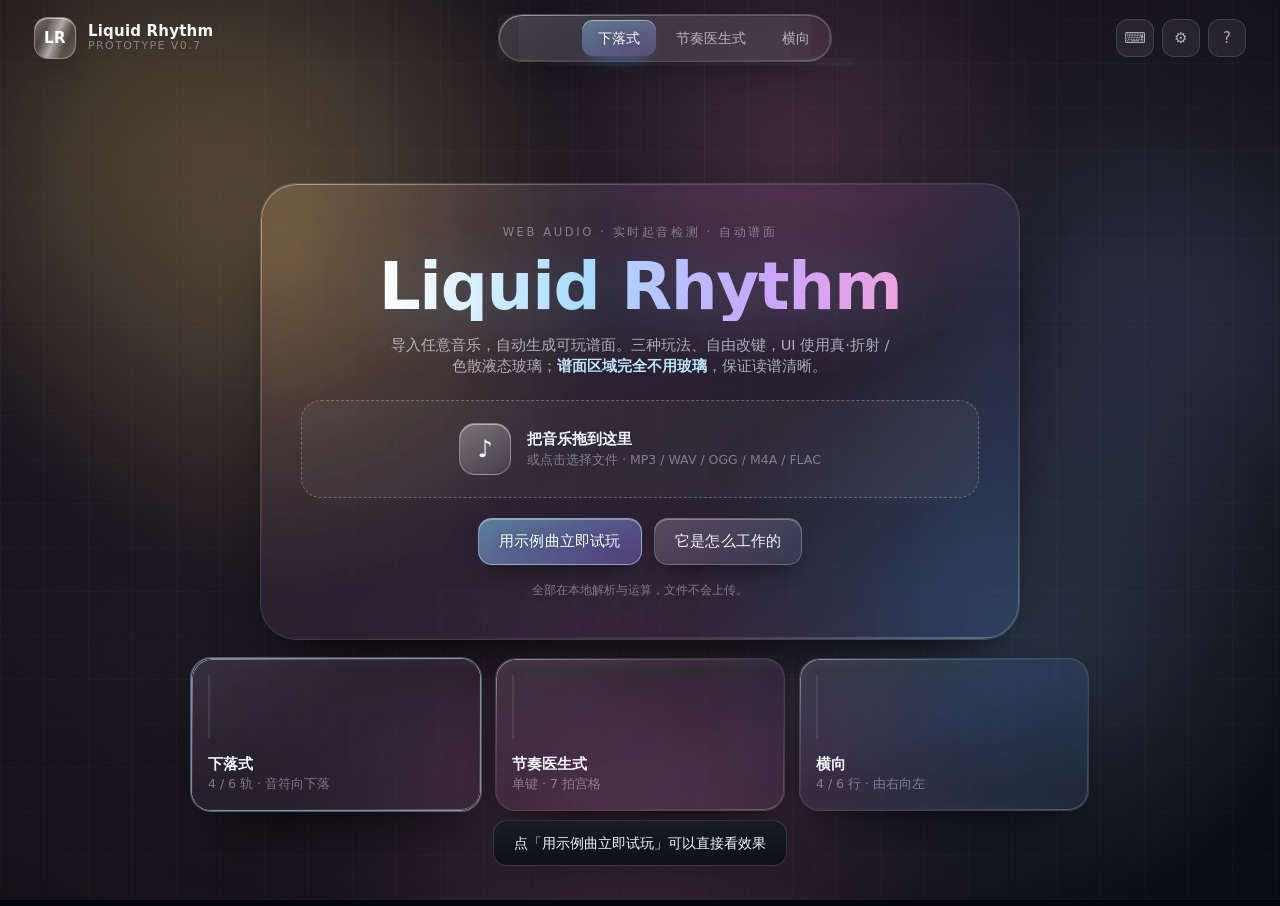
==== index.html @ 50ce9471 "feat: Liquid Rhythm —— 导入音乐自动生成谱面的网页音游" ====
<!DOCTYPE html>
<html lang="zh-CN">
<head>
<meta charset="utf-8" />
<meta name="viewport" content="width=device-width, initial-scale=1, viewport-fit=cover" />
<meta name="color-scheme" content="dark" />
<title>Liquid Rhythm · 液态玻璃音游原型</title>
<link rel="stylesheet" href="styles.css" />
</head>
<body class="q-high">

<!-- ===== 背景层（不吃性能：纯 transform 动画 + 静态噪点） ===== -->
<div class="bg bg--space" aria-hidden="true">
  <span class="bg__img"></span>
  <span class="bg__blob bg__blob--a"></span>
  <span class="bg__blob bg__blob--b"></span>
  <span class="bg__blob bg__blob--c"></span>
  <span class="bg__grid"></span>
  <span class="bg__grain"></span>
  <span class="bg__scrim"></span>
  <span class="bg__vig"></span>
</div>


<div class="app">
  <!-- ===== 顶栏 ===== -->
  <header class="topbar" data-nodrag>
    <div class="brand">
      <div class="brand__mark"><span>LR</span><i class="brand__sheen"></i></div>
      <div class="brand__text"><b>Liquid Rhythm</b><i>prototype v0.7</i></div>
    </div>

    <nav class="modes glass" data-nodrag id="modeNav" role="tablist" aria-label="玩法">
      <span class="modes__glider" id="modeGlider" aria-hidden="true"></span>
      <button class="chip" role="tab" data-mode="fall">下落式</button>
      <button class="chip" role="tab" data-mode="rd">节奏医生式</button>
      <button class="chip" role="tab" data-mode="side">横向</button>
    </nav>

    <div class="topbar__right">
      <button class="iconbtn" id="btnKeys" title="键位设置" aria-label="键位设置">⌨</button>
      <button class="iconbtn" id="btnSettings" title="设置" aria-label="设置">⚙</button>
      <button class="iconbtn" id="btnHelp" title="帮助" aria-label="帮助">?</button>
    </div>
  </header>

  <main class="stage">

    <!-- ===== 主菜单 ===== -->
    <section class="screen screen--menu is-active" id="screen-menu">
      <div class="hero glass" id="hero">
        <span class="glass__sheen" id="heroSheen" aria-hidden="true"></span>
        <p class="eyebrow">WEB AUDIO · 实时起音检测 · 自动谱面</p>
        <h1 class="hero__title">Liquid <em>Rhythm</em></h1>
        <p class="hero__sub">导入任意音乐，自动生成可玩谱面。三种玩法、自由改键，UI 使用真·折射 / 色散液态玻璃；<b>谱面区域完全不用玻璃</b>，保证读谱清晰。</p>

        <div class="drop" id="drop" tabindex="0" role="button" aria-label="导入音乐文件">
          <div class="drop__ico">♪</div>
          <div class="drop__txt"><b>把音乐拖到这里</b><span>或点击选择文件 · MP3 / WAV / OGG / M4A / FLAC</span></div>
          <input type="file" id="fileInput" accept="audio/*,.mp3,.wav,.ogg,.m4a,.flac" hidden />
        </div>

        <div class="hero__row">
          <button class="btn btn--primary" id="btnSample">用示例曲立即试玩</button>
          <button class="btn" id="btnHelp2">它是怎么工作的</button>
        </div>
        <p class="hint">全部在本地解析与运算，文件不会上传。</p>
      </div>

      <div class="modecards">
        <button class="mcard glass" data-mode="fall">
          <span class="mcard__prev prev-fall"><i></i><i></i><i></i><i></i></span>
          <span class="mcard__meta"><b>下落式</b><span>4 / 6 轨 · 音符向下落</span></span>
        </button>
        <button class="mcard glass" data-mode="rd">
          <span class="mcard__prev prev-rd"><i></i><i></i><i></i><i></i><i></i><i></i><i></i></span>
          <span class="mcard__meta"><b>节奏医生式</b><span>单键 · 7 拍宫格</span></span>
        </button>
        <button class="mcard glass" data-mode="side">
          <span class="mcard__prev prev-side"><i></i><i></i><i></i><i></i></span>
          <span class="mcard__meta"><b>横向</b><span>4 / 6 行 · 由右向左</span></span>
        </button>
      </div>
    </section>

    <!-- ===== 谱面设置 ===== -->
    <section class="screen screen--setup" id="screen-setup">
      <div class="panel glass">
        <div class="panel__head">
          <div>
            <h2>谱面预览</h2>
            <p class="panel__sub" id="songMeta">—</p>
          </div>
          <div class="pills">
            <span class="pill" id="pillBpm">BPM —</span>
            <span class="pill" id="pillNotes">音符 —</span>
            <span class="pill" id="pillMode">—</span>
          </div>
        </div>

        <div class="wavewrap">
          <canvas id="wave" aria-label="波形与谱面预览"></canvas>
        </div>

        <div class="opts">
          <div class="opt">
            <label>难度</label>
            <div class="chips" id="optDiff">
              <button class="chip" data-v="easy">简单</button>
              <button class="chip" data-v="normal">普通</button>
              <button class="chip" data-v="hard">困难</button>
              <button class="chip" data-v="expert">专家</button>
            </div>
          </div>

          <div class="opt">
            <label>轨道数</label>
            <div class="chips" id="optLanes">
              <button class="chip" data-v="4">4 轨</button>
              <button class="chip" data-v="6">6 轨</button>
            </div>
          </div>

          <div class="opt opt--range">
            <label>音符密度 <b id="lblDensity">50%</b></label>
            <input type="range" id="optDensity" min="0" max="100" step="1" value="50" />
          </div>

          <div class="opt opt--range">
            <label>下落速度 <b id="lblSpeed">1.00×</b></label>
            <input type="range" id="optSpeed" min="60" max="200" step="5" value="100" />
          </div>

          <div class="opt opt--range">
            <label>判定偏移 <b id="lblOffset">0 ms</b></label>
            <input type="range" id="optOffset" min="-200" max="200" step="5" value="0" />
          </div>

          <div class="opt opt--switch">
            <label>长按音符</label>
            <button class="switch" id="optHolds" role="switch" aria-checked="true"><i></i></button>
          </div>
          <div class="opt opt--switch">
            <label>对齐节拍网格</label>
            <button class="switch" id="optSnap" role="switch" aria-checked="true"><i></i></button>
          </div>
        </div>

        <div class="panel__foot">
          <button class="btn" id="btnBackMenu">返回</button>
          <button class="btn" id="btnPreview">试听 12 秒</button>
          <button class="btn" id="btnEdit">编辑谱面</button>
          <button class="btn" id="btnAuto">自动演示</button>
          <button class="btn btn--primary btn--lg" id="btnStart">开始游戏</button>
        </div>
      </div>
    </section>

    <!-- ===== 谱面编辑器 ===== -->
    <section class="screen screen--editor" id="screen-editor">
      <div class="edwrap">
        <div class="edbar">
          <div class="edbar__left">
            <button class="iconbtn glass-hud" id="edBack" aria-label="返回">‹</button>
            <div class="edtitle">
              <b id="edTitle">—</b>
              <i id="edDirty"></i>
            </div>
          </div>

          <div class="edbar__tools">
            <button class="chip" id="edPlay">播放</button>
            <div class="chips" id="edSnap" aria-label="吸附精度">
              <button class="chip" data-v="1">1/1</button>
              <button class="chip" data-v="2">1/2</button>
              <button class="chip" data-v="4">1/4</button>
              <button class="chip" data-v="8">1/8</button>
            </div>
            <button class="chip" id="edZoomOut" aria-label="缩小">−</button>
            <button class="chip" id="edZoomIn" aria-label="放大">+</button>
            <button class="chip" id="edUndo">撤销</button>
            <button class="chip" id="edRedo">重做</button>
            <button class="chip" id="edClear">清空</button>
          </div>

          <div class="edbar__right">
            <span class="edstat" id="edCount">—</span>
            <span class="edstat" id="edTime">0:00 / 0:00</span>
            <button class="btn btn--sm" id="edImport">导入谱面</button>
            <button class="btn btn--sm" id="edExport">导出谱面</button>
            <button class="btn btn--sm btn--primary" id="edSave">保存并返回</button>
          </div>
          <input type="file" id="edFile" accept=".json,application/json" hidden />
        </div>

        <div class="edstage"><canvas id="edCanvas" aria-label="谱面时间轴"></canvas></div>

        <p class="edhint">
          <b>左键空白</b> 加音符 · <b>拖动</b> 移动 · <b>右键 / Alt+左键</b> 删除 ·
          <b>双击</b> 切换长按 · <b>拖长按右端</b> 改时长 · <b>标尺上拖动</b> 定位 ·
          <b>空格</b> 播放 · <b>滚轮</b> 横向滚动 · <b>Ctrl+滚轮</b> 缩放 · <b>Ctrl+Z / Ctrl+Shift+Z</b> 撤销重做
        </p>
      </div>
    </section>

    <!-- ===== 游戏 ===== -->
    <section class="screen screen--game" id="screen-game">
      <canvas id="field" aria-label="游戏区域"></canvas>

      <div class="gamehud">
        <button class="iconbtn glass-hud" id="btnPause" aria-label="暂停">❚❚</button>
        <div class="gamehud__title glass-hud" id="gameTitle">—</div>
        <div class="gamehud__keys glass-hud" id="gameKeys">—</div>
      </div>

      <div class="pauseov is-hidden" id="pauseOv">
        <div class="pausecard glass-lite">
          <h3>已暂停</h3>
          <p id="pauseHint">Esc 继续 · 判定偏移可在设置里微调</p>
          <div class="pausecard__row">
            <button class="btn btn--primary" id="btnResume">继续</button>
            <button class="btn" id="btnRestart">重开</button>
            <button class="btn btn--danger" id="btnQuit">退出</button>
          </div>
        </div>
      </div>
    </section>

    <!-- ===== 结算 ===== -->
    <section class="screen screen--result" id="screen-result">
      <div class="panel panel--result glass">
        <div class="res__top">
          <div class="res__grade" id="resGrade">S</div>
          <div class="res__sum">
            <h2 id="resTitle">演奏结束</h2>
            <p id="resSub">—</p>
          </div>
        </div>

        <div class="res__stats">
          <div class="stat"><span>得分</span><b id="resScore">0</b></div>
          <div class="stat"><span>准确率</span><b id="resAcc">0%</b></div>
          <div class="stat"><span>最大连击</span><b id="resCombo">0</b></div>
          <div class="stat"><span>音符数</span><b id="resTotal">0</b></div>
        </div>

        <div class="res__bars" id="resBars"></div>

        <div class="panel__foot">
          <button class="btn" id="btnResBack">返回菜单</button>
          <button class="btn" id="btnExport">导出谱面 JSON</button>
          <button class="btn" id="btnRetry" >再来一次</button>
          <button class="btn btn--primary" id="btnResSetup">调整谱面</button>
        </div>
      </div>
    </section>
  </main>
</div>

<!-- ===== 键位面板 ===== -->
<div class="sheetwrap is-hidden" id="sheetKeys" role="dialog" aria-modal="true" aria-label="键位设置">
  <div class="sheetback"></div>
  <div class="sheet glass">
    <div class="sheet__head">
      <h3>键位设置</h3>
      <button class="iconbtn" data-close="sheetKeys" aria-label="关闭">✕</button>
    </div>
    <p class="sheet__tip">点击任意按键格，然后按下你想绑定的键。支持识别所有物理键位。</p>
    <div class="sheet__body" id="keybindBody"></div>
    <div class="sheet__foot">
      <button class="btn" id="btnKeyReset">恢复默认</button>
      <button class="btn btn--primary" data-close="sheetKeys">完成</button>
    </div>
  </div>
</div>

<!-- ===== 设置面板 ===== -->
<div class="sheetwrap is-hidden" id="sheetSettings" role="dialog" aria-modal="true" aria-label="设置">
  <div class="sheetback"></div>
  <div class="sheet glass">
    <div class="sheet__head">
      <h3>设置</h3>
      <button class="iconbtn" data-close="sheetSettings" aria-label="关闭">✕</button>
    </div>
    <div class="sheet__body">
      <div class="group">
        <h4>背景</h4>
        <div class="opt opt--stack">
          <label>预设<small>背景细节越多，玻璃边缘的折射越明显</small></label>
          <div class="chips" id="setBgPreset"></div>
        </div>
        <div class="opt opt--stack">
          <label>导入自己的图片<small>压到 1600px 后存在本地，不会上传</small></label>
          <div class="chips">
            <button class="chip" id="btnBgImport">选择图片…</button>
            <button class="chip" id="btnBgClear">清除图片</button>
          </div>
          <input type="file" id="bgFile" accept="image/*" hidden />
        </div>
        <div class="opt opt--stack">
          <label>图片地址 / 壁纸 API<small>支持 {w} {h} {r} 占位符，例如 https://picsum.photos/{w}/{h}?r={r}</small></label>
          <div class="chips">
            <input type="text" id="bgUrlInput" class="textin" placeholder="https://..." />
            <button class="chip" id="btnBgUrl">应用</button>
            <button class="chip" id="btnBgShuffle">换一张</button>
          </div>
        </div>
        <div class="opt opt--range">
          <label>背景暗度 <b id="lblBgDim">20%</b><small>背景太亮时调高，保证文字可读</small></label>
          <input type="range" id="setBgDim" min="0" max="85" step="1" value="20" />
        </div>
        <div class="opt opt--range">
          <label>背景模糊 <b id="lblBgBlur">0 px</b></label>
          <input type="range" id="setBgBlur" min="0" max="30" step="1" value="0" />
        </div>
      </div>

      <div class="group">
        <h4>画面与性能</h4>
        <div class="opt opt--stack">
          <label>玻璃质量<small>低档关闭全部模糊与折射（最省电），中档保留透镜但去掉色散</small></label>
          <div class="chips" id="setQuality">
            <button class="chip" data-v="high">高</button>
            <button class="chip" data-v="mid">中</button>
            <button class="chip" data-v="low">低</button>
          </div>
        </div>
        <div class="opt opt--stack">
          <label>折射 / 色散<small>关闭后玻璃只剩高斯模糊</small></label>
          <button class="switch" id="setRefract" role="switch" aria-checked="true"><i></i></button>
        </div>
        <div class="opt opt--range">
          <label>透镜斜面宽度 <b id="lblBevel">30 px</b><small>厚玻璃的边缘折射带有宽</small></label>
          <input type="range" id="setBevel" min="8" max="70" step="1" value="30" />
        </div>
        <div class="opt opt--range">
          <label>折射位移强度 <b id="lblScale2">56 px</b><small>边缘把背景「吸进来」的幅度</small></label>
          <input type="range" id="setScale2" min="8" max="130" step="1" value="56" />
        </div>
        <div class="opt opt--range">
          <label>色散强度 <b id="lblDisp">55%</b><small>边缘的彩色分光</small></label>
          <input type="range" id="setDisp" min="0" max="100" step="1" value="55" />
        </div>
        <div class="opt opt--range">
          <label>玻璃模糊 <b id="lblLensBlur">3 px</b></label>
          <input type="range" id="setLensBlur" min="0" max="18" step="0.5" value="2" />
        </div>
        <div class="opt opt--range">
          <label>玻璃染色 <b id="lblTint">5%</b><small>白色蒙版强度</small></label>
          <input type="range" id="setTint" min="0" max="25" step="1" value="5" />
        </div>
        <div class="opt opt--stack">
          <label>背景动态<small>缓慢漂浮的色彩团</small></label>
          <button class="switch" id="setBgAnim" role="switch" aria-checked="true"><i></i></button>
        </div>
        <div class="opt opt--stack">
          <label>显示帧率</label>
          <button class="switch" id="setFps" role="switch" aria-checked="false"><i></i></button>
        </div>
      </div>

      <div class="group">
        <h4>游戏内表现</h4>
        <div class="opt opt--stack">
          <label>游戏里显示壁纸<small>关掉就是原来的近纯色背景</small></label>
          <button class="switch" id="setPlayBg" role="switch" aria-checked="true"><i></i></button>
        </div>
        <div class="opt opt--range">
          <label>谱面区压暗 <b id="lblPlayDim">52%</b><small>壁纸太花就调高，保证读谱</small></label>
          <input type="range" id="setPlayDim" min="0" max="92" step="2" value="52" />
        </div>
        <div class="opt opt--stack">
          <label>默认自动演奏<small>开着的话点「开始游戏」也是自动演示</small></label>
          <button class="switch" id="setAuto" role="switch" aria-checked="false"><i></i></button>
        </div>
        <div class="opt opt--stack">
          <label>判定线特效<small>判定线会随小节倾斜、移动（Phigros 的谱面特效）</small></label>
          <button class="switch" id="setFxLine" role="switch" aria-checked="true"><i></i></button>
        </div>
        <div class="opt opt--range">
          <label>特效幅度 <b id="lblFxPower">100%</b></label>
          <input type="range" id="setFxPower" min="0" max="200" step="10" value="100" />
        </div>
      </div>

      <div class="group">
        <h4>打击音效</h4>
        <div class="opt opt--stack">
          <label>开启打击音<small>每次命中播放一声音游 click，音量独立于音乐</small></label>
          <button class="switch" id="setSfx" role="switch" aria-checked="true"><i></i></button>
        </div>
        <div class="opt opt--range">
          <label>音效音量 <b id="lblSfxVol">60%</b></label>
          <input type="range" id="setSfxVol" min="0" max="100" step="1" value="60" />
        </div>
        <div class="opt opt--stack">
          <label>音色</label>
          <div class="chips" id="setSfxTone">
            <button class="chip" data-v="crisp">干脆</button>
            <button class="chip" data-v="bright">明亮</button>
          </div>
        </div>
      </div>

      <div class="group">
        <h4>音频与判定</h4>
        <div class="opt opt--range">
          <label>音量 <b id="lblVol">85%</b></label>
          <input type="range" id="setVol" min="0" max="100" step="1" value="85" />
        </div>
        <div class="opt opt--range">
          <label>判定偏移 <b id="lblOffset2">0 ms</b><small>感觉音乐比音符早 → 往正数调</small></label>
          <input type="range" id="setOffset" min="-200" max="200" step="5" value="0" />
        </div>
      </div>

      <div class="group">
        <h4>数据与布局</h4>
        <div class="opt opt--stack">
          <label>允许拖动 UI<small>抓着卡片的空白处就能拖走，位置会记住</small></label>
          <button class="switch" id="setDrag" role="switch" aria-checked="true"><i></i></button>
        </div>
        <div class="opt">
          <label>把所有卡片放回原位</label>
          <button class="btn btn--sm" id="btnResetLayout">重置布局</button>
        </div>
        <div class="opt">
          <label>配置备份<small>导出 / 导入你的全部设置与键位</small></label>
          <div class="chips">
            <button class="chip" id="btnExportCfg">导出配置</button>
            <button class="chip" id="btnImportCfg">导入配置</button>
          </div>
          <input type="file" id="cfgFile" accept=".json,application/json" hidden />
        </div>
        <div class="opt">
          <label>恢复全部默认设置</label>
          <button class="btn btn--danger btn--sm" id="btnFactory">重置</button>
        </div>
      </div>
    </div>
    <div class="sheet__foot">
      <button class="btn btn--primary" data-close="sheetSettings">完成</button>
    </div>
  </div>
</div>

<!-- ===== 帮助 ===== -->
<div class="sheetwrap is-hidden" id="sheetHelp" role="dialog" aria-modal="true" aria-label="帮助">
  <div class="sheetback"></div>
  <div class="sheet glass">
    <div class="sheet__head">
      <h3>玩法与实现</h3>
      <button class="iconbtn" data-close="sheetHelp" aria-label="关闭">✕</button>
    </div>
    <div class="sheet__body">
      <div class="group">
        <h4>自动谱面是怎么来的</h4>
        <ol class="steps">
          <li><b>解码</b>：Web Audio 解码音频到 PCM。</li>
          <li><b>频谱通量</b>：1024 点 FFT × 512 跳距，对每个频点做对数压缩后取正向差分，得到起音强度包络。</li>
          <li><b>自适应阈值</b>：滑动窗口均值 + 1.6σ，峰值拾取 + 85ms 非极大值抑制。</li>
          <li><b>BPM / 相位</b>：包络自相关估计周期，再扫描相位让脉冲梳对齐起音。</li>
          <li><b>分轨</b>：六频段能量重心映射到轨道，密集段落自动生成楼梯式走向。</li>
          <li><b>长按</b>：若起音后持续能量仍高于阈值，生成长按音符。</li>
        </ol>
      </div>
      <div class="group">
        <h4>三种玩法</h4>
        <ul class="steps">
          <li><b>下落式</b>：音符自上而下，判定线在下方。</li>
          <li><b>节奏医生式</b>：单键，按 7 拍宫格由右向左推进，第 7 拍格会高亮。</li>
          <li><b>横向</b>：音符由右向左，判定线在左侧。</li>
        </ul>
      </div>
      <div class="group">
        <h4>判定</h4>
        <p class="sheet__p">Perfect ±42ms · Great ±85ms · Good ±125ms · Miss 超过 ±190ms。判定线位置以听感为准（已补偿音频输出延迟）。</p>
      </div>
      <div class="group">
        <h4>快捷键</h4>
        <p class="sheet__p">Esc 暂停/继续 · 空格在「节奏医生式」下为主键 · 键位可自行修改。</p>
      </div>
    </div>
    <div class="sheet__foot">
      <button class="btn btn--primary" data-close="sheetHelp">知道了</button>
    </div>
  </div>
</div>

<!-- ===== 忙碌 / 提示 ===== -->
<!-- ===== 谱面来源选择（每次导入音频后问一次）===== -->
<div class="sheetwrap is-hidden" id="sheetChart" role="dialog" aria-modal="true" aria-label="选择谱面来源">
  <div class="sheetback" id="chartBack"></div>
  <div class="sheet glass">
    <div class="sheet__head">
      <h3>这份谱面怎么来？</h3>
    </div>
    <p class="sheet__tip" id="chartTip">音频分析完成。</p>
    <div class="sheet__body">
      <div class="pickrow">
        <button class="pick" id="pickAuto">
          <b>自动生成谱面</b>
          <small>按鼓点与人声铺音符，生成后仍可进编辑器修改</small>
        </button>
        <button class="pick" id="pickBlank">
          <b>从空白谱面开始</b>
          <small>只给节拍网格，音符全部自己放 · 选它直接进编辑器</small>
        </button>
      </div>
    </div>
  </div>
</div>
<div class="busy is-hidden" id="busy">
  <div class="busy__card glass-lite">
    <div class="spin"></div>
    <b id="busyText">正在分析音频…</b>
    <div class="bar"><i id="busyBar"></i></div>
    <small id="busySub">FFT 频谱通量分析</small>
  </div>
</div>
<div class="toast" id="toast" role="status" aria-live="polite"></div>
<div class="fps" id="fps" hidden>-- FPS</div>

<script src="js/core.js"></script>
<script src="js/sfx.js"></script>
<script src="js/glass.js"></script>
<script src="js/backdrop.js"></script>
<script src="js/drag.js"></script>
<script src="js/game.js"></script>
<script src="js/editor.js"></script>
<script src="js/ui.js"></script>
</body>
</html>
---- styles.css ----
/* ============================================================
   Liquid Rhythm · 样式表
   设计要点：
   1. UI = Apple 液态玻璃（模糊 + 饱和度 + 高光 + 边缘折射色散）
   2. 谱面区域 = 纯色高对比，绝不使用玻璃，保证读谱
   3. 动效全部使用非线性缓动（弹簧 / expo / back），并只动 transform / opacity
   4. 性能：限制 backdrop-filter 元素数量，游戏内自动降级为 glass-lite
   ============================================================ */

:root{
  --bg-0:#04050a;
  --bg-1:#0a0d18;

  --txt:#f2f5fb;
  --txt-2:rgba(238,243,255,.66);
  --txt-3:rgba(238,243,255,.42);

  --accent:#6fd4ff;
  --accent-2:#b78bff;
  --accent-3:#ff7ac0;
  --danger:#ff6b6b;
  --ok:#5ee6a8;

  --glass-fill:linear-gradient(140deg,rgba(255,255,255,.20),rgba(255,255,255,.055) 42%,rgba(255,255,255,.13));
  --glass-brd:rgba(255,255,255,.26);
  --glass-blur:blur(24px) saturate(180%) brightness(1.07);
  --glass-shadow:
    0 30px 70px -28px rgba(0,0,0,.85),
    0 6px 18px -10px rgba(0,0,0,.6),
    inset 0 1px 0 rgba(255,255,255,.30),
    inset 0 -1px 0 rgba(255,255,255,.06);

  --r-xs:10px;
  --r-sm:14px;
  --r:20px;
  --r-lg:28px;
  --r-xl:36px;

  /* 非线性缓动 */
  --e-spring:cubic-bezier(.22,1.42,.36,1);
  --e-back:cubic-bezier(.34,1.56,.64,1);
  --e-expo:cubic-bezier(.16,1,.3,1);
  --e-quint:cubic-bezier(.83,0,.17,1);
  --e-soft:cubic-bezier(.32,.72,0,1);

  --t-1:.16s;
  --t-2:.34s;
  --t-3:.6s;
  --t-4:.95s;
}

*{box-sizing:border-box}
html,body{height:100%}
body{
  margin:0;
  background:var(--bg-0);
  color:var(--txt);
  font:400 15px/1.5 -apple-system,BlinkMacSystemFont,"SF Pro SC","PingFang SC","HarmonyOS Sans SC","Microsoft YaHei UI","Segoe UI",system-ui,sans-serif;
  overflow:hidden;
  -webkit-font-smoothing:antialiased;
  text-rendering:optimizeLegibility;
}
button,input{font:inherit;color:inherit}
h1,h2,h3,h4,p,ol,ul{margin:0}
button{border:0;background:none;cursor:pointer}
::selection{background:rgba(111,212,255,.35)}

/* 内联 SVG 滤镜定义容器：必须零尺寸，否则会撑破布局。
   不要用 display:none / visibility:hidden —— 部分浏览器会因此无法解析 filter:url(#..) */
.svgdefs{position:absolute;width:0;height:0;overflow:hidden;pointer-events:none}

/* ============ 背景 ============ */
.bg{position:fixed;inset:0;z-index:0;overflow:hidden;
  --blob-a:#2b6bff;--blob-b:#a24bff;--blob-c:#0f8fa8;
  background:
    radial-gradient(120% 90% at 12% -10%,#131a35 0%,transparent 60%),
    radial-gradient(100% 80% at 100% 0%,#1a1030 0%,transparent 55%),
    linear-gradient(180deg,#070912 0%,#04050a 60%,#03040a 100%);}
/* 预设：颜色 + 底色。studio 特意做了大量细节，用来看折射 */
.bg--aurora{--blob-a:#12d6a0;--blob-b:#2f8cff;--blob-c:#7cffcb;background:
  radial-gradient(120% 90% at 10% -12%,#06302c 0%,transparent 58%),
  radial-gradient(90% 80% at 100% 0%,#0a2a4d 0%,transparent 55%),
  linear-gradient(180deg,#04121a,#020a10 60%,#01060a)}
.bg--sunset{--blob-a:#ff8a3d;--blob-b:#ff3d8a;--blob-c:#7b3dff;background:
  radial-gradient(120% 90% at 15% -10%,#3a1420 0%,transparent 58%),
  radial-gradient(90% 80% at 100% 10%,#3b1030 0%,transparent 55%),
  linear-gradient(180deg,#1a0a12,#150710 60%,#0a0409)}
.bg--neon{--blob-a:#ff2fd0;--blob-b:#00e5ff;--blob-c:#7c3dff;background:
  radial-gradient(120% 90% at 10% -10%,#2a0640 0%,transparent 58%),
  radial-gradient(90% 80% at 100% 0%,#052a3a 0%,transparent 55%),
  linear-gradient(180deg,#0b0320,#08021a 60%,#04010f)}
.bg--graphite{--blob-a:#5b6472;--blob-b:#8a93a3;--blob-c:#3d4552;background:
  radial-gradient(120% 90% at 12% -10%,#20242b 0%,transparent 60%),
  linear-gradient(180deg,#1a1d23,#12151a 60%,#0a0c10)}
.bg--studio{--blob-a:#ffd28a;--blob-b:#8ab4ff;--blob-c:#ff9ad2;background:
  repeating-linear-gradient(90deg,rgba(255,255,255,.055) 0 1px,transparent 1px 44px),
  repeating-linear-gradient(0deg,rgba(255,255,255,.045) 0 1px,transparent 1px 44px),
  radial-gradient(42% 62% at 22% 28%,rgba(255,214,150,.50),transparent 62%),
  radial-gradient(38% 52% at 78% 70%,rgba(140,190,255,.45),transparent 64%),
  radial-gradient(30% 40% at 62% 16%,rgba(255,150,210,.35),transparent 66%),
  linear-gradient(135deg,#2a2536,#3a2f42 45%,#1b2230)}
/* 只通过 ?bg=test 进入：高对比条纹背景，用来确认折射到底有没有生效 */
.bg--test{--blob-a:#12d6a0;--blob-b:#2f8cff;--blob-c:#ff2fd0;background:
  repeating-linear-gradient(58deg,rgba(255,255,255,.5) 0 9px,transparent 9px 30px),
  repeating-linear-gradient(-58deg,rgba(0,0,0,.42) 0 7px,transparent 7px 26px),
  linear-gradient(150deg,#12203f,#3a1230 55%,#06131a)}
.bg--test .bg__grid{opacity:.7}
.bg--test .bg__vig{display:none}
.bg--test .bg__scrim{background:rgba(0,0,0,.05)!important}

.bg__img{position:absolute;inset:0;background-size:cover;background-position:center;
  background-repeat:no-repeat;will-change:filter,transform}
.bg__blob{position:absolute;border-radius:50%;filter:blur(70px);opacity:.5;will-change:transform}
.bg--custom .bg__blob{opacity:.22}
.bg__blob--a{width:46vw;height:46vw;left:-8vw;top:-12vw;background:radial-gradient(circle at 40% 40%,var(--blob-a),transparent 72%);animation:float1 34s var(--e-quint) infinite alternate}
.bg__blob--b{width:40vw;height:40vw;right:-10vw;top:6vw;background:radial-gradient(circle at 50% 50%,var(--blob-b),transparent 72%);animation:float2 41s var(--e-quint) infinite alternate}
.bg__blob--c{width:52vw;height:52vw;left:24vw;bottom:-24vw;background:radial-gradient(circle at 50% 50%,var(--blob-c),transparent 72%);animation:float3 47s var(--e-quint) infinite alternate}
@keyframes float1{from{transform:translate3d(0,0,0) scale(1)}to{transform:translate3d(16vw,10vh,0) scale(1.18)}}
@keyframes float2{from{transform:translate3d(0,0,0) scale(1.1)}to{transform:translate3d(-14vw,16vh,0) scale(.92)}}
@keyframes float3{from{transform:translate3d(0,0,0) scale(.95)}to{transform:translate3d(-10vw,-12vh,0) scale(1.15)}}

.bg__grid{position:absolute;inset:0;opacity:.24;
  background-image:linear-gradient(rgba(255,255,255,.16) 1px,transparent 1px),linear-gradient(90deg,rgba(255,255,255,.16) 1px,transparent 1px);
  background-size:64px 64px;
  mask-image:radial-gradient(130% 110% at 50% 10%,#000 0%,transparent 78%);
  -webkit-mask-image:radial-gradient(130% 110% at 50% 10%,#000 0%,transparent 78%);}
.bg--custom .bg__grid{opacity:.1}
.bg__grain{position:absolute;inset:-50%;opacity:.05;pointer-events:none;
  background-image:url("data:image/svg+xml;utf8,<svg xmlns='http://www.w3.org/2000/svg' width='120' height='120'><filter id='n'><feTurbulence type='fractalNoise' baseFrequency='.9' numOctaves='2'/></filter><rect width='120' height='120' filter='url(%23n)' opacity='.7'/></svg>");}
.bg__scrim{position:absolute;inset:0;pointer-events:none;background:rgba(0,0,0,.2)}
.bg__vig{position:absolute;inset:0;pointer-events:none;background:radial-gradient(120% 90% at 50% 45%,transparent 45%,rgba(0,0,0,.55) 100%)}

body.no-bganim .bg__blob{animation:none}

/* ============ 玻璃系统（真液态玻璃） ============
   结构：.glass 只是「框」（圆角 + 细边 + 投影 + 内描边高光）
         .glass__lens 才是玻璃本体（backdrop-filter + SVG 透镜位移，由 glass.js 生成）
         .glass 自己不能有 filter / backdrop-filter —— 否则会成为 backdrop root，
         子层的 backdrop-filter 就采不到真正的页面背景了。
   内容层 z-index:6 压在玻璃之上，保证文字永远清晰。 */
.glass{
  position:relative;
  isolation:isolate;
  border-radius:var(--r-lg);
  border:1px solid rgba(255,255,255,.15);
  background:transparent;
  box-shadow:
    0 34px 70px -30px rgba(0,0,0,.85),
    0 4px 14px -8px rgba(0,0,0,.45),
    inset 0 1px 0 rgba(255,255,255,.34),
    inset 0 -1px 0 rgba(255,255,255,.10),
    inset 1px 0 0 rgba(255,255,255,.13),
    inset -1px 0 0 rgba(255,255,255,.13);
}
.glass__lens{
  position:absolute;inset:-1px;border-radius:inherit;pointer-events:none;z-index:0;
  background:rgba(255,255,255,var(--lens-tint,.12));
  backdrop-filter:blur(var(--lens-blur,9px)) saturate(1.7) brightness(1.16);
  -webkit-backdrop-filter:blur(var(--lens-blur,9px)) saturate(1.7) brightness(1.16);
}
/* 顶面反光：故意压得很弱，只暗示「玻璃有一个面」 */
.glass::before{
  content:"";position:absolute;inset:0;border-radius:inherit;pointer-events:none;z-index:3;
  background:linear-gradient(158deg,rgba(255,255,255,.15),rgba(255,255,255,.03) 34%,transparent 58%);
  opacity:.5;
}
/* 边缘光：1.2px 的定向高光。放在折射层之外，所以永远锐利 —— 这是「像玻璃」最关键的一笔。
   上/左受光强、下/右弱，模拟单一光源。 */
.glass::after{
  content:"";position:absolute;inset:0;border-radius:inherit;pointer-events:none;z-index:4;padding:1.2px;
  background:linear-gradient(154deg,
    rgba(255,255,255,.95), rgba(255,255,255,.35) 22%,
    rgba(255,255,255,.08) 46%, rgba(255,255,255,.05) 66%,
    rgba(255,255,255,.30) 88%, rgba(255,255,255,.55));
  -webkit-mask:linear-gradient(#000 0 0) content-box,linear-gradient(#000 0 0);
  mask:linear-gradient(#000 0 0) content-box,linear-gradient(#000 0 0);
  -webkit-mask-composite:xor;mask-composite:exclude;
  opacity:.5;
}
/* 跟随指针的镜面高光。
   注意：这里绝对不能用 mix-blend-mode —— 子元素一旦有混合模式，父元素就成了
   「blending root」，同时也变成 backdrop root，里面的玻璃层立刻失效。
   （英雄卡玻璃一直不生效的根因就是这个 sheen，模式卡没有 sheen 所以正常。） */
.glass__sheen{
  position:absolute;width:420px;height:420px;left:0;top:0;margin:-210px 0 0 -210px;
  border-radius:50%;pointer-events:none;z-index:5;opacity:0;
  background:radial-gradient(circle,rgba(255,255,255,.20),rgba(255,255,255,.06) 42%,transparent 68%);
  transition:opacity var(--t-2) var(--e-expo);
}
.glass:hover .glass__sheen{opacity:1}

/* 内容永远在玻璃之上 */
.glass>*:not(.glass__lens):not(.glass__sheen):not(.drag-grip){position:relative;z-index:6}

/* 游戏内 / 低质量用的“伪玻璃”：不透明、无滤镜、绝对清晰 */
.glass-lite{
  background:linear-gradient(180deg,rgba(20,23,34,.93),rgba(11,13,21,.9));
  border:1px solid rgba(255,255,255,.11);
  border-radius:var(--r-sm);
  box-shadow:inset 0 1px 0 rgba(255,255,255,.13),0 12px 30px -14px rgba(0,0,0,.85);
  backdrop-filter:none;
}

/* 质量档位 */
body.q-mid .glass__lens{--lens-blur:6px}
body.q-low .glass__lens{
  backdrop-filter:blur(11px) saturate(1.3) brightness(1.02);
  -webkit-backdrop-filter:blur(11px) saturate(1.3) brightness(1.02);
  background:rgba(14,17,26,.62);
  filter:none!important;
}
body.q-low .bg__blob{display:none}
body.no-lens .glass__lens{filter:none!important}
/* 游戏里没有玻璃面板，顺手停掉背景动画省电 */
body.perf-game .glass__lens{filter:none!important;backdrop-filter:none;-webkit-backdrop-filter:none}
body.perf-game .bg__blob{animation-play-state:paused}

/* ============ 布局 ============ */
.app{position:relative;z-index:1;height:100%;display:flex;flex-direction:column}
.stage{position:relative;flex:1;min-height:0}

.topbar{
  display:flex;align-items:center;gap:18px;
  padding:14px clamp(14px,3vw,34px);
  flex:0 0 auto;
}
.brand{display:flex;align-items:center;gap:12px;min-width:0}
.brand__mark{
  position:relative;overflow:hidden;
  width:42px;height:42px;border-radius:14px;display:grid;place-items:center;
  font:700 15px/1 ui-rounded,system-ui;letter-spacing:.5px;
  color:#fff;
  background:linear-gradient(140deg,rgba(255,255,255,.34),rgba(255,255,255,.08) 50%,rgba(255,255,255,.24));
  backdrop-filter:blur(14px) saturate(180%);
  -webkit-backdrop-filter:blur(14px) saturate(180%);
  border:1px solid rgba(255,255,255,.34);
  box-shadow:0 10px 26px -14px rgba(0,0,0,.9),inset 0 1px 0 rgba(255,255,255,.5);
  text-shadow:0 1px 6px rgba(0,0,0,.35);
}
.brand__sheen{position:absolute;inset:-60% -120%;background:linear-gradient(115deg,transparent 42%,rgba(255,255,255,.55) 50%,transparent 58%);animation:sheen 6.5s var(--e-soft) infinite}
@keyframes sheen{0%,62%{transform:translateX(-60%)}100%{transform:translateX(60%)}}
.brand__text{display:flex;flex-direction:column;line-height:1.15}
.brand__text b{font-weight:650;letter-spacing:.2px}
.brand__text i{font-style:normal;font-size:11px;color:var(--txt-3);letter-spacing:1.4px;text-transform:uppercase}

/* 模式选择（带滑动指示器） */
.modes{position:relative;display:flex;gap:4px;margin:0 auto;padding:5px;border-radius:999px;
  background:rgba(255,255,255,.07);
  backdrop-filter:blur(18px) saturate(170%);
  -webkit-backdrop-filter:blur(18px) saturate(170%);
  border:1px solid rgba(255,255,255,.14);
  box-shadow:inset 0 1px 0 rgba(255,255,255,.2),0 12px 30px -18px rgba(0,0,0,.9);
}
.modes__glider{
  position:absolute;top:5px;left:5px;height:calc(100% - 10px);border-radius:999px;z-index:0;
  background:linear-gradient(180deg,rgba(255,255,255,.32),rgba(255,255,255,.14));
  box-shadow:inset 0 1px 0 rgba(255,255,255,.6),0 6px 18px -8px rgba(0,0,0,.8);
  transition:transform var(--t-3) var(--e-spring),width var(--t-3) var(--e-spring);
  will-change:transform,width;
}
.modes .chip{position:relative;z-index:1;background:none;border:0;box-shadow:none;padding:8px 16px}
.modes .chip.is-on{color:#fff;text-shadow:0 1px 8px rgba(0,0,0,.4)}

.topbar__right{display:flex;gap:8px}
.iconbtn{
  width:38px;height:38px;border-radius:12px;display:grid;place-items:center;font-size:15px;
  color:var(--txt-2);
  background:rgba(255,255,255,.07);
  border:1px solid rgba(255,255,255,.13);
  backdrop-filter:blur(12px) saturate(160%);
  -webkit-backdrop-filter:blur(12px) saturate(160%);
  transition:transform var(--t-2) var(--e-back),background var(--t-2) var(--e-expo),color var(--t-2);
}
.iconbtn:hover{background:rgba(255,255,255,.15);color:#fff;transform:translateY(-2px) scale(1.05)}
.iconbtn:active{transform:scale(.93);transition-duration:.08s}

/* ============ 按钮 / 芯片 ============ */
.btn{
  position:relative;padding:11px 20px;border-radius:14px;font-weight:560;letter-spacing:.2px;
  color:var(--txt);
  background:linear-gradient(150deg,rgba(255,255,255,.20),rgba(255,255,255,.07));
  border:1px solid rgba(255,255,255,.2);
  backdrop-filter:blur(14px) saturate(170%);
  -webkit-backdrop-filter:blur(14px) saturate(170%);
  box-shadow:inset 0 1px 0 rgba(255,255,255,.34),0 12px 26px -16px rgba(0,0,0,.9);
  transition:transform var(--t-2) var(--e-back),box-shadow var(--t-2) var(--e-expo),background var(--t-2) var(--e-expo);
  will-change:transform;
}
.btn:hover{transform:translateY(-2px) scale(1.025);box-shadow:inset 0 1px 0 rgba(255,255,255,.42),0 20px 34px -18px rgba(0,0,0,1)}
.btn:active{transform:translateY(0) scale(.965);transition-duration:.09s}
.btn--primary{
  background:linear-gradient(150deg,rgba(140,220,255,.5),rgba(150,120,255,.34));
  border-color:rgba(200,235,255,.5);
  color:#fff;text-shadow:0 1px 10px rgba(0,40,80,.5);
}
.btn--primary:hover{background:linear-gradient(150deg,rgba(160,230,255,.62),rgba(170,140,255,.44))}
.btn--danger{background:linear-gradient(150deg,rgba(255,120,120,.3),rgba(255,80,120,.18));border-color:rgba(255,150,150,.4)}
.btn--lg{padding:14px 30px;font-size:16px;border-radius:17px}
.btn--sm{padding:8px 14px;font-size:13px;border-radius:11px}
.btn:disabled{opacity:.45;pointer-events:none}

.chips{display:flex;gap:6px;flex-wrap:wrap}
.chip{
  padding:8px 15px;border-radius:11px;font-size:13.5px;color:var(--txt-2);
  background:rgba(255,255,255,.06);
  border:1px solid rgba(255,255,255,.11);
  transition:transform var(--t-2) var(--e-back),background var(--t-2) var(--e-expo),color var(--t-2) var(--e-expo),border-color var(--t-2);
}
.chip:hover{background:rgba(255,255,255,.13);color:#fff;transform:translateY(-1px)}
.chip:active{transform:scale(.95)}
.chip.is-on{
  color:#fff;background:linear-gradient(160deg,rgba(140,215,255,.42),rgba(155,125,255,.3));
  border-color:rgba(200,232,255,.5);
  box-shadow:inset 0 1px 0 rgba(255,255,255,.45),0 8px 20px -12px rgba(80,160,255,.9);
}

.switch{
  width:52px;height:30px;border-radius:999px;position:relative;flex:0 0 auto;
  background:rgba(255,255,255,.1);border:1px solid rgba(255,255,255,.16);
  transition:background var(--t-3) var(--e-expo);
}
.switch i{
  position:absolute;top:3px;left:3px;width:22px;height:22px;border-radius:50%;
  background:linear-gradient(180deg,#fff,#cfd6e6);
  box-shadow:0 2px 6px rgba(0,0,0,.45);
  transition:transform var(--t-3) var(--e-spring);
}
.switch[aria-checked="true"]{background:linear-gradient(120deg,rgba(110,210,255,.75),rgba(150,120,255,.65));border-color:rgba(190,230,255,.5)}
.switch[aria-checked="true"] i{transform:translateX(22px)}

input[type=range]{
  -webkit-appearance:none;appearance:none;width:100%;height:26px;background:none;
}
input[type=range]::-webkit-slider-runnable-track{
  height:6px;border-radius:99px;
  background:linear-gradient(90deg,rgba(111,212,255,.85),rgba(183,139,255,.7));
  box-shadow:inset 0 1px 2px rgba(0,0,0,.5);
}
input[type=range]::-webkit-slider-thumb{
  -webkit-appearance:none;width:20px;height:20px;margin-top:-7px;border-radius:50%;
  background:linear-gradient(180deg,#fff,#d5dcea);
  border:1px solid rgba(255,255,255,.9);
  box-shadow:0 2px 8px rgba(0,0,0,.5);
  transition:transform var(--t-2) var(--e-back);
}
input[type=range]:hover::-webkit-slider-thumb{transform:scale(1.18)}
input[type=range]:active::-webkit-slider-thumb{transform:scale(1.32)}
input[type=range]::-moz-range-track{height:6px;border-radius:99px;background:linear-gradient(90deg,rgba(111,212,255,.85),rgba(183,139,255,.7))}
input[type=range]::-moz-range-thumb{width:18px;height:18px;border:1px solid #fff;border-radius:50%;background:#e8edf8}

/* ============ 屏幕切换（非线性过渡） ============
   坑：这里绝对不能用 filter:blur()。任何非 none 的 filter 都会让 .screen 成为
   「backdrop root」，里面的玻璃层就采不到真正的页面背景 —— 整块玻璃会变成全透明
   （v0.2 的 bug 就是这个）。同理过渡期间 opacity<1 也会短暂失效，
   所以把 opacity 过渡缩短，让玻璃尽快稳定。 */
.screen{
  position:absolute;inset:0;padding:clamp(10px,2vw,26px);
  display:flex;flex-direction:column;gap:clamp(12px,2vh,22px);
  overflow:auto;overscroll-behavior:contain;
  opacity:0;visibility:hidden;pointer-events:none;
  transform:scale(.972) translateY(18px);
  transition:
    opacity .3s var(--e-expo),
    transform var(--t-4) var(--e-spring),
    visibility 0s linear var(--t-4);
}
.screen.is-active{
  opacity:1;visibility:visible;pointer-events:auto;
  transform:none;
}
.screen--game{transform:none;transition:opacity var(--t-2) var(--e-expo),visibility 0s linear var(--t-2)}

/* 进入时的子元素错峰（用 backwards 而不是 both，否则动画结束后会锁死 transform，破坏 hover 抬升） */
.screen.is-active .stagger>*{animation:riseIn var(--t-4) var(--e-spring) backwards}
.screen.is-active .stagger>*:nth-child(1){animation-delay:.04s}
.screen.is-active .stagger>*:nth-child(2){animation-delay:.1s}
.screen.is-active .stagger>*:nth-child(3){animation-delay:.16s}
.screen.is-active .stagger>*:nth-child(4){animation-delay:.22s}
.screen.is-active .stagger>*:nth-child(5){animation-delay:.28s}
.screen.is-active .modecards .mcard{animation:riseIn .95s var(--e-spring) backwards}
.screen.is-active .modecards .mcard:nth-child(1){animation-delay:.10s}
.screen.is-active .modecards .mcard:nth-child(2){animation-delay:.17s}
.screen.is-active .modecards .mcard:nth-child(3){animation-delay:.24s}
@keyframes riseIn{from{opacity:0;transform:translateY(26px) scale(.97)}to{opacity:1;transform:none}}

/* ============ 主菜单 ============ */
.screen--menu{align-items:center}
.hero{
  width:min(760px,94%);padding:clamp(22px,3.4vw,40px);border-radius:var(--r-xl);
  text-align:center;position:relative;overflow:hidden;
  margin-top:auto;
  /* 必须用 backwards：both 会让动画永久填充，元素被当成持续 opacity 动画的合成层，
     从而成为 backdrop root，里面的玻璃层就采不到网页背景了（英雄卡玻璃失效的根因） */
  animation:heroIn 1.1s var(--e-spring) backwards;
}
@keyframes heroIn{from{opacity:0;transform:translateY(34px) scale(.965)}to{opacity:1;transform:none}}
.eyebrow{font-size:11.5px;letter-spacing:2.6px;text-transform:uppercase;color:var(--txt-3);margin-bottom:12px}
.hero__title{
  font-size:clamp(38px,6.4vw,66px);line-height:1.02;font-weight:700;letter-spacing:-.02em;
  background:linear-gradient(96deg,#fff 12%,#a9dcff 42%,#c7a6ff 68%,#ff9fd0 96%);
  -webkit-background-clip:text;background-clip:text;color:transparent;
  filter:drop-shadow(0 6px 30px rgba(120,190,255,.28));
  margin-bottom:14px;
}
.hero__title em{font-style:normal}
.hero__sub{color:var(--txt-2);max-width:56ch;margin:0 auto 22px;font-size:14.5px}
.hero__sub b{color:#bfe6ff;font-weight:600}

.drop{
  margin:0 auto 20px;padding:22px;border-radius:var(--r);
  display:flex;align-items:center;gap:16px;justify-content:center;
  border:1.5px dashed rgba(255,255,255,.26);
  background:rgba(255,255,255,.045);
  transition:transform var(--t-2) var(--e-spring),background var(--t-2) var(--e-expo),border-color var(--t-2);
  cursor:pointer;outline:none;
}
.drop:hover,.drop:focus-visible{background:rgba(255,255,255,.1);border-color:rgba(160,220,255,.6);transform:translateY(-2px) scale(1.012)}
.drop.is-over{background:rgba(120,200,255,.2);border-color:rgba(180,235,255,.95);transform:scale(1.03)}
.drop__ico{
  width:52px;height:52px;flex:0 0 auto;border-radius:16px;display:grid;place-items:center;font-size:24px;
  background:linear-gradient(150deg,rgba(255,255,255,.3),rgba(255,255,255,.08));
  border:1px solid rgba(255,255,255,.3);box-shadow:inset 0 1px 0 rgba(255,255,255,.5);
}
.drop__txt{text-align:left;display:flex;flex-direction:column}
.drop__txt b{font-weight:620}
.drop__txt span{font-size:12.5px;color:var(--txt-3)}
.hero__row{display:flex;gap:12px;justify-content:center;flex-wrap:wrap}
.hint{margin-top:16px;font-size:12px;color:var(--txt-3)}

.modecards{display:flex;gap:14px;flex-wrap:wrap;justify-content:center;width:min(900px,96%);margin-bottom:auto}
.mcard{
  flex:1 1 220px;max-width:290px;padding:16px;border-radius:var(--r);text-align:left;
  display:flex;flex-direction:column;gap:14px;position:relative;overflow:hidden;
  transition:transform var(--t-3) var(--e-spring),box-shadow var(--t-3) var(--e-expo);
}
.mcard:hover{transform:translateY(-6px) scale(1.028)}
.mcard:active{transform:translateY(-2px) scale(.995);transition-duration:.1s}
.mcard.is-on{border-color:rgba(190,230,255,.6);box-shadow:0 0 0 1px rgba(180,225,255,.35),0 30px 70px -28px rgba(0,0,0,.85)}
.mcard__meta{display:flex;flex-direction:column}
.mcard__meta b{font-weight:620}
.mcard__meta span{font-size:12.5px;color:var(--txt-3)}

.mcard__prev{position:relative;display:block;height:64px;border-radius:14px;overflow:hidden;
  background:linear-gradient(180deg,rgba(0,0,0,.42),rgba(0,0,0,.2));border:1px solid rgba(255,255,255,.09)}
.prev-fall i{position:absolute;left:12%;width:14%;height:9px;border-radius:4px;background:linear-gradient(180deg,#9fe8ff,#2b9fd0);box-shadow:0 0 12px rgba(110,210,255,.6)}
.prev-fall i:nth-child(1){left:7%;animation:prevFall 1.5s var(--e-quint) infinite;animation-delay:0s}
.prev-fall i:nth-child(2){left:31%;animation:prevFall 1.5s var(--e-quint) infinite;animation-delay:.36s}
.prev-fall i:nth-child(3){left:55%;animation:prevFall 1.5s var(--e-quint) infinite;animation-delay:.72s}
.prev-fall i:nth-child(4){left:79%;animation:prevFall 1.5s var(--e-quint) infinite;animation-delay:1.08s}
@keyframes prevFall{0%{top:-12px;opacity:0}12%{opacity:1}80%{top:54px;opacity:1}100%{top:60px;opacity:0}}
.prev-rd i{position:absolute;top:26px;width:30px;height:30px;border-radius:10px;background:linear-gradient(180deg,#ffc7e6,#d0448f);box-shadow:0 0 12px rgba(255,130,190,.55);animation:prevSide 2.1s var(--e-quint) infinite}
.prev-rd i:nth-child(n){left:100%}
.prev-rd i:nth-child(1){animation-delay:0s}
.prev-rd i:nth-child(2){animation-delay:.3s}
.prev-rd i:nth-child(3){animation-delay:.6s}
.prev-rd i:nth-child(4){animation-delay:.9s}
.prev-rd i:nth-child(5){animation-delay:1.2s}
.prev-rd i:nth-child(6){animation-delay:1.5s}
.prev-rd i:nth-child(7){animation-delay:1.8s}
@keyframes prevSide{0%{left:100%;opacity:0}10%{opacity:1}78%{opacity:1}100%{left:8%;opacity:0}}
.prev-side i{position:absolute;right:0;width:26%;height:8px;border-radius:4px;background:linear-gradient(90deg,#ffd79a,#d08a1e);box-shadow:0 0 10px rgba(255,190,90,.5);animation:prevSide 1.7s var(--e-quint) infinite}
.prev-side i:nth-child(1){top:12px;animation-delay:0s}
.prev-side i:nth-child(2){top:28px;animation-delay:.42s}
.prev-side i:nth-child(3){top:44px;animation-delay:.84s}
.prev-side i:nth-child(4){top:60px;animation-delay:1.26s}

/* ============ 设置面板 ============ */
.screen--setup{align-items:center}
.panel{
  width:min(940px,96%);border-radius:var(--r-xl);padding:clamp(16px,2.4vw,28px);
  display:flex;flex-direction:column;gap:16px;overflow:hidden;
  margin:auto;
}
.panel__head{display:flex;justify-content:space-between;align-items:flex-start;gap:14px;flex-wrap:wrap}
.panel__head h2{font-size:21px;font-weight:640}
.panel__sub{font-size:12.5px;color:var(--txt-3);margin-top:4px;max-width:60ch;overflow:hidden;text-overflow:ellipsis;white-space:nowrap}
.pills{display:flex;gap:8px;flex-wrap:wrap}
.pill{
  font-size:12px;padding:6px 12px;border-radius:99px;color:#dff0ff;
  background:rgba(150,215,255,.14);border:1px solid rgba(170,225,255,.24);
}
.wavewrap{
  position:relative;height:clamp(150px,24vh,210px);border-radius:var(--r);overflow:hidden;
  background:linear-gradient(180deg,rgba(4,6,12,.85),rgba(4,6,12,.6));
  border:1px solid rgba(255,255,255,.1);
  box-shadow:inset 0 2px 20px rgba(0,0,0,.7);
}
.wavewrap canvas{display:block;width:100%;height:100%}
.opts{display:grid;grid-template-columns:repeat(auto-fit,minmax(230px,1fr));gap:14px 22px}
.opt{display:flex;flex-direction:column;gap:8px}
.opt--switch{flex-direction:row;align-items:center;justify-content:space-between;gap:12px}
.opt--stack{align-items:flex-start}
.opt--stack .switch,.opt--stack .chips{align-self:flex-start}
.opt label{font-size:13px;color:var(--txt-2);display:flex;justify-content:space-between;align-items:baseline;gap:10px}
.opt label b{color:#bfe6ff;font-weight:600;font-variant-numeric:tabular-nums}
.opt label small{display:block;font-size:11.5px;color:var(--txt-3);font-weight:400}
.opt--range label{flex-direction:row}
.opt--range{grid-column:span 1}
.panel__foot{display:flex;gap:10px;justify-content:flex-end;flex-wrap:wrap;margin-top:4px}

/* ============ 游戏 ============ */
.screen--game{padding:0;overflow:hidden}
#field{position:absolute;inset:0;width:100%;height:100%;display:block;touch-action:none}
.gamehud{
  position:absolute;top:0;left:0;right:0;padding:12px 14px;display:flex;align-items:center;gap:10px;
  pointer-events:none;z-index:6;
}
.gamehud>*{pointer-events:auto}
.gamehud__title,.gamehud__keys{padding:9px 14px;font-size:12.5px;color:var(--txt-2);border-radius:12px;max-width:38vw;overflow:hidden;text-overflow:ellipsis;white-space:nowrap}
.gamehud__keys{margin-left:auto;font-variant-numeric:tabular-nums}
.gamehud__keys b{color:#cfe9ff;font-weight:600}
.pauseov{
  position:absolute;inset:0;z-index:9;display:grid;place-items:center;
  background:rgba(3,4,10,.62);
  backdrop-filter:blur(16px) saturate(140%);
  -webkit-backdrop-filter:blur(16px) saturate(140%);
  transition:opacity var(--t-3) var(--e-expo),visibility 0s linear var(--t-3);
}
.pauseov.is-hidden{opacity:0;visibility:hidden;pointer-events:none;transition:opacity var(--t-2) var(--e-expo),visibility 0s linear var(--t-2)}
.pausecard{padding:26px 34px;border-radius:var(--r);text-align:center;min-width:min(420px,90vw)}
.pausecard h3{font-size:22px;margin-bottom:6px}
.pausecard p{font-size:12.5px;color:var(--txt-3);margin-bottom:18px}
.pausecard__row{display:flex;gap:10px;justify-content:center;flex-wrap:wrap}
.pauseov:not(.is-hidden) .pausecard{animation:popIn var(--t-4) var(--e-spring) backwards}
@keyframes popIn{from{opacity:0;transform:scale(.9) translateY(16px)}to{opacity:1;transform:none}}

/* ============ 结算 ============ */
.screen--result{align-items:center}
.panel--result{width:min(720px,94%);gap:20px}
.res__top{display:flex;align-items:center;gap:22px}
.res__grade{
  font:700 74px/1 ui-rounded,system-ui;letter-spacing:-2px;
  background:linear-gradient(160deg,#fff,#9fdcff 45%,#c9a6ff);
  -webkit-background-clip:text;background-clip:text;color:transparent;
  filter:drop-shadow(0 8px 26px rgba(140,200,255,.4));
  animation:gradeIn .95s var(--e-back) both;
}
@keyframes gradeIn{from{opacity:0;transform:scale(.4) rotate(-10deg)}to{opacity:1;transform:none}}
.res__sum h2{font-size:20px}
.res__sum p{font-size:12.5px;color:var(--txt-3);margin-top:4px}
.res__stats{display:grid;grid-template-columns:repeat(auto-fit,minmax(120px,1fr));gap:10px}
.stat{padding:12px 14px;border-radius:var(--r-sm);background:rgba(255,255,255,.06);border:1px solid rgba(255,255,255,.1);display:flex;flex-direction:column;gap:2px}
.stat span{font-size:11.5px;color:var(--txt-3);letter-spacing:.6px}
.stat b{font-size:21px;font-variant-numeric:tabular-nums;font-weight:650}
.res__bars{display:flex;flex-direction:column;gap:7px}
.rbar{display:grid;grid-template-columns:74px 1fr 52px;align-items:center;gap:10px;font-size:12.5px;color:var(--txt-2)}
.rbar__track{height:9px;border-radius:99px;background:rgba(255,255,255,.08);overflow:hidden}
.rbar__fill{display:block;height:100%;width:0;border-radius:99px;transition:width 1.05s var(--e-expo)}
.rbar b{text-align:right;font-variant-numeric:tabular-nums;color:#dbe9ff}
.rbar--perfect .rbar__fill{background:linear-gradient(90deg,#8ee7ff,#5fb6ff)}
.rbar--great .rbar__fill{background:linear-gradient(90deg,#9dffcf,#3fd39a)}
.rbar--good .rbar__fill{background:linear-gradient(90deg,#ffe08a,#e0a52a)}
.rbar--miss .rbar__fill{background:linear-gradient(90deg,#ff9b9b,#e04b4b)}

/* ============ 抽屉面板 ============ */
.sheetwrap{position:fixed;inset:0;z-index:20;display:grid;place-items:center;padding:16px}
.sheetwrap.is-hidden{pointer-events:none}
.sheetback{
  position:absolute;inset:0;background:rgba(2,3,8,.55);
  backdrop-filter:blur(8px);-webkit-backdrop-filter:blur(8px);
  opacity:0;transition:opacity var(--t-3) var(--e-expo);
}
.sheetwrap:not(.is-hidden) .sheetback{opacity:1}
.sheet{
  position:relative;width:min(620px,96vw);max-height:86vh;border-radius:var(--r-xl);
  display:flex;flex-direction:column;overflow:hidden;
  opacity:0;transform:translateY(40px) scale(.945);
  transition:opacity var(--t-3) var(--e-expo),transform var(--t-4) var(--e-spring);
}
.sheetwrap:not(.is-hidden) .sheet{opacity:1;transform:none}
.sheet__head{display:flex;justify-content:space-between;align-items:center;padding:20px 22px 10px}
.sheet__head h3{font-size:18px;font-weight:640}
.sheet__tip{padding:0 22px 10px;font-size:12px;color:var(--txt-3)}
.sheet__body{padding:6px 22px 18px;overflow:auto;display:flex;flex-direction:column;gap:18px}
.sheet__foot{padding:14px 22px 20px;display:flex;gap:10px;justify-content:flex-end;border-top:1px solid rgba(255,255,255,.08)}
.sheet__p{font-size:13px;color:var(--txt-2)}
.group{display:flex;flex-direction:column;gap:12px}
.group h4{font-size:12px;letter-spacing:1.6px;text-transform:uppercase;color:var(--txt-3);font-weight:600}
.steps{margin:0;padding-left:18px;font-size:13px;color:var(--txt-2);display:flex;flex-direction:column;gap:6px}
.steps b{color:#cfe9ff;font-weight:600}

/* 键位绑定 */
.kbmode{display:flex;flex-direction:column;gap:10px}
.kbmode__title{display:flex;align-items:center;gap:8px;font-size:13px;color:var(--txt-2)}
.kbmode__title b{color:#fff;font-weight:620}
.kbgrid{display:flex;gap:8px;flex-wrap:wrap}
.kbkey{
  min-width:74px;padding:12px 10px;border-radius:13px;text-align:center;
  background:rgba(255,255,255,.06);border:1px solid rgba(255,255,255,.13);
  display:flex;flex-direction:column;gap:2px;align-items:center;
  transition:transform var(--t-2) var(--e-back),background var(--t-2) var(--e-expo),border-color var(--t-2);
}
.kbkey span{font-size:10.5px;color:var(--txt-3);letter-spacing:.6px}
.kbkey b{font-size:14px;font-weight:620;font-variant-numeric:tabular-nums}
.kbkey:hover{transform:translateY(-2px);background:rgba(255,255,255,.13)}
.kbkey:active{transform:scale(.95)}
.kbkey.is-listen{
  background:linear-gradient(160deg,rgba(140,220,255,.4),rgba(160,130,255,.3));
  border-color:rgba(210,240,255,.7);
  animation:listenPulse 1.15s var(--e-soft) infinite;
}
@keyframes listenPulse{0%,100%{box-shadow:0 0 0 0 rgba(150,220,255,.45)}50%{box-shadow:0 0 0 8px rgba(150,220,255,0)}}
.kbkey.is-dup{border-color:rgba(255,140,140,.8);background:rgba(255,90,90,.18)}

/* ============ 忙碌 / 提示 / FPS ============ */
.busy{position:fixed;inset:0;z-index:30;display:grid;place-items:center;background:rgba(2,3,8,.6);
  backdrop-filter:blur(10px);-webkit-backdrop-filter:blur(10px);
  transition:opacity var(--t-3) var(--e-expo),visibility 0s linear var(--t-3)}
.busy.is-hidden{opacity:0;visibility:hidden;pointer-events:none;transition:opacity var(--t-2) var(--e-expo),visibility 0s linear var(--t-2)}
.busy__card{padding:24px 30px;border-radius:var(--r);text-align:center;display:flex;flex-direction:column;gap:12px;align-items:center;min-width:min(360px,86vw)}
.busy__card b{font-size:14.5px;font-weight:560}
.busy__card small{font-size:11.5px;color:var(--txt-3)}
.spin{width:34px;height:34px;border-radius:50%;border:2.5px solid rgba(255,255,255,.16);border-top-color:#8fdcff;animation:spin .85s linear infinite}
@keyframes spin{to{transform:rotate(360deg)}}
.bar{width:100%;height:6px;border-radius:99px;background:rgba(255,255,255,.1);overflow:hidden}
.bar i{display:block;height:100%;width:0;border-radius:99px;background:linear-gradient(90deg,#7fd8ff,#b78bff);transition:width .18s linear}

.toast{
  position:fixed;left:50%;bottom:34px;transform:translate(-50%,26px) scale(.94);
  padding:12px 20px;border-radius:14px;font-size:13.5px;z-index:40;
  background:linear-gradient(180deg,rgba(24,28,40,.96),rgba(12,15,23,.96));
  border:1px solid rgba(255,255,255,.14);box-shadow:0 20px 40px -18px rgba(0,0,0,.9);
  opacity:0;pointer-events:none;
  transition:opacity var(--t-2) var(--e-expo),transform var(--t-3) var(--e-back);
}
.toast.is-on{opacity:1;transform:translate(-50%,0) scale(1)}

.fps{
  position:fixed;right:10px;bottom:10px;z-index:50;font:600 12px/1 ui-monospace,Consolas,monospace;
  padding:6px 9px;border-radius:8px;color:#9fe8c0;background:rgba(0,0,0,.6);border:1px solid rgba(255,255,255,.14);
  font-variant-numeric:tabular-nums;
}

/* 游戏中：锁住顶栏，避免误触改变玩法 */
body.in-game .topbar{opacity:.22;pointer-events:none;transition:opacity var(--t-3) var(--e-expo)}
body.in-game .bg__blob{opacity:.28}
body.in-game .bg__grid{opacity:.06}

/* ============ 拖动布局 ============ */
.draggable{cursor:grab}
.draggable.is-dragging{cursor:grabbing}
body.is-dragging-ui{user-select:none;-webkit-user-select:none}
body.is-dragging-ui .draggable{cursor:grabbing}
body.no-drag .draggable{cursor:default}
/* 右上角握把提示：只在允许拖动时、悬停时出现 */
.drag-grip{
  position:absolute;right:12px;top:12px;width:24px;height:11px;z-index:7;pointer-events:none;
  background-image:radial-gradient(circle,rgba(255,255,255,.85) 1.25px,transparent 1.5px);
  background-size:8px 5.5px;opacity:0;
  transition:opacity var(--t-2) var(--e-expo);
}
.draggable:hover>.drag-grip{opacity:.5}
.draggable.is-dragging>.drag-grip{opacity:0}
body.no-drag .drag-grip{display:none}
.topbar{position:relative}
.draggable.is-placed{z-index:60}
/* 拖动时不再降级任何一块玻璃的观感：改为在 JS 里把滤镜切到「轻量变体」
   （保留折射，只去掉色散），所有控件的玻璃都还在，但每帧少跑 2/3 的位移。 */
.draggable.is-dragging{will-change:transform}
.draggable.is-dragging{box-shadow:0 44px 90px -34px rgba(0,0,0,.95),0 0 0 1px rgba(255,255,255,.18)}

/* ============ 响应式 ============ */
@media (max-width:900px){
  .topbar{flex-wrap:wrap;gap:10px}
  .modes{order:3;width:100%;justify-content:center;margin:0}
  .modes .chip{padding:8px 12px;font-size:13px}
  .modecards{flex-direction:column;align-items:stretch}
  .mcard{max-width:none}
  .hero__title{font-size:clamp(30px,9vw,44px)}
  .gamehud__keys{display:none}
}
@media (max-width:560px){
  .brand__text{display:none}
  .res__grade{font-size:56px}
  .opt--range{grid-column:span 2}
}



/* 游戏内 HUD 的液态玻璃：面积小所以代价低，但压暗一点保证在谱面上可读。
   注意谱面与音符样式不受影响。 */
.glass-hud{
  position:relative;
  background:rgba(11,15,24,.56);
  border:1px solid rgba(255,255,255,.17);
  border-radius:15px;
  backdrop-filter:blur(16px) saturate(1.6) brightness(1.06);
  -webkit-backdrop-filter:blur(16px) saturate(1.6) brightness(1.06);
  box-shadow:inset 0 1px 0 rgba(255,255,255,.3),inset 0 -1px 0 rgba(255,255,255,.08),
    0 12px 28px -16px rgba(0,0,0,.9);
}
.glass-hud::after{
  content:"";position:absolute;inset:0;border-radius:inherit;pointer-events:none;padding:1px;
  background:linear-gradient(154deg,rgba(255,255,255,.8),rgba(255,255,255,.15) 30%,
    rgba(255,255,255,.06) 62%,rgba(255,255,255,.45));
  -webkit-mask:linear-gradient(#000 0 0) content-box,linear-gradient(#000 0 0);
  mask:linear-gradient(#000 0 0) content-box,linear-gradient(#000 0 0);
  -webkit-mask-composite:xor;mask-composite:exclude;
  opacity:.5;
}

/* 设置里的文本框 */
.textin{
  flex:1 1 160px;min-width:0;padding:8px 11px;border-radius:10px;
  font:inherit;font-size:12.5px;color:var(--txt);
  background:rgba(255,255,255,.07);border:1px solid rgba(255,255,255,.14);
}
.textin::placeholder{color:var(--txt-3)}
.textin:focus{outline:none;border-color:rgba(150,215,255,.6);background:rgba(255,255,255,.1)}


/* 谱面来源选择 */
.pickrow{display:grid;grid-template-columns:1fr 1fr;gap:12px}
.pick{
  display:flex;flex-direction:column;gap:6px;text-align:left;
  padding:16px 16px 18px;border-radius:16px;cursor:pointer;
  background:rgba(255,255,255,.06);
  border:1px solid rgba(255,255,255,.14);
  color:var(--txt);
  transition:background var(--t-1) var(--e-out),border-color var(--t-1) var(--e-out),transform var(--t-1) var(--e-out);
}
.pick:hover{background:rgba(255,255,255,.11);border-color:rgba(255,255,255,.26);transform:translateY(-2px)}
.pick:active{transform:translateY(0) scale(.985)}
.pick b{font-size:14.5px;font-weight:640}
.pick small{font-size:11.5px;line-height:1.55;color:var(--txt-3)}
.pick--primary{background:rgba(120,180,255,.14);border-color:rgba(150,205,255,.4)}
.pick--primary:hover{background:rgba(120,180,255,.2);border-color:rgba(170,215,255,.55)}
@media (max-width:640px){.pickrow{grid-template-columns:1fr}}
/* ============ 谱面编辑器 ============ */
.screen--editor{padding:10px;align-items:stretch;justify-content:flex-start}
.edwrap{display:flex;flex-direction:column;gap:8px;width:100%;height:100%;min-height:0}

.edbar{
  display:flex;flex-wrap:wrap;align-items:center;gap:10px;
  padding:8px 12px;border-radius:16px;flex:0 0 auto;
  background:rgba(11,15,24,.62);
  border:1px solid rgba(255,255,255,.13);
  backdrop-filter:blur(16px) saturate(1.55) brightness(1.06);
  -webkit-backdrop-filter:blur(16px) saturate(1.55) brightness(1.06);
  box-shadow:inset 0 1px 0 rgba(255,255,255,.24),0 12px 30px -18px rgba(0,0,0,.9);
}
.edbar__left{display:flex;align-items:center;gap:10px;min-width:0}
.edbar__tools{display:flex;align-items:center;gap:6px;flex-wrap:wrap}
.edbar__right{display:flex;align-items:center;gap:8px;margin-left:auto;flex-wrap:wrap}
.edtitle{display:flex;align-items:baseline;gap:8px;min-width:0}
.edtitle b{font-size:13.5px;font-weight:650;white-space:nowrap;overflow:hidden;text-overflow:ellipsis;max-width:34vw}
.edtitle i{font-size:11px;font-style:normal;color:#ffcf7a;opacity:0;transition:opacity .2s}
.edtitle i:not(:empty){opacity:1}
.edstat{font:600 11.5px ui-monospace,Consolas,monospace;color:var(--txt-2);white-space:nowrap}

.edstage{
  position:relative;flex:1 1 auto;min-height:0;
  border-radius:14px;overflow:hidden;
  border:1px solid rgba(255,255,255,.11);
  background:#0a0d14;
  box-shadow:inset 0 1px 0 rgba(255,255,255,.06),0 16px 40px -24px rgba(0,0,0,.95);
}
.edstage canvas{display:block;width:100%;height:100%;touch-action:none}

.edhint{
  flex:0 0 auto;margin:0;font-size:11.5px;line-height:1.6;
  color:var(--txt-3);text-align:center;
}
.edhint b{color:var(--txt-2);font-weight:600}

@media (max-width:820px){
  .edbar__right{margin-left:0;width:100%}
  .edtitle b{max-width:52vw}
  .edhint{display:none}
}
/* ============ 手机适配 ============ */
@media (max-width: 820px){
  .screen{padding:8px}
  .topbar{padding:10px 12px;gap:10px}
  .hero{padding:18px 14px;border-radius:24px}
  .hero__title{font-size:clamp(26px,8.6vw,38px)}
  .hero__sub{font-size:13px;margin-bottom:14px}
  .drop{padding:14px;gap:10px}
  .drop__ico{width:42px;height:42px;font-size:19px}
  .opts{grid-template-columns:1fr;gap:10px}
  .panel{border-radius:22px;padding:14px}
  .gamehud{padding:8px 10px;gap:6px}
  .gamehud__title{font-size:11px;padding:7px 10px;max-width:44vw}
  .gamehud__keys{display:none}
  .res__grade{font-size:50px}
  .res__stats{grid-template-columns:repeat(2,1fr)}
  .sheet{border-radius:22px;max-height:88vh}
  .sheet__body{padding:6px 14px 14px}
  .sheet__head{padding:14px 14px 8px}
  .kbkey{min-width:60px;padding:10px 8px}
  /* 注意：.modecards 在窄屏是 column，flex-basis 作用于高度，所以用 width 而不是 flex */
  .screen{overflow-x:hidden}
  .screen--menu,.screen--setup,.screen--result{align-items:stretch}
  .hero,.panel,.modecards{width:100%;max-width:100%;margin-left:0;margin-right:0}
  .modecards{flex-direction:column}
  .mcard{flex:0 0 auto;width:100%;max-width:none}
  .hero{margin-top:0}
  .modecards{margin-bottom:0}
  .modes{padding:4px}
  .modes .chip{padding:7px 10px;font-size:12px}
  .pausecard{padding:20px 22px;min-width:min(320px,92vw)}
}
/* 竖屏玩下落式太窄，给个提示 */
@media (max-width: 900px) and (orientation: portrait){
  body.in-game::after{
    content:"建议横屏游玩";
    position:fixed;left:50%;bottom:12px;transform:translateX(-50%);
    padding:6px 12px;border-radius:999px;font-size:12px;color:#fff;
    background:rgba(10,14,22,.72);border:1px solid rgba(255,255,255,.16);
    z-index:30;pointer-events:none;
  }
}
/* 刘海屏安全区 */
@supports (padding: env(safe-area-inset-top)){
  .topbar{padding-top:max(14px, env(safe-area-inset-top))}
  .gamehud{padding-top:max(12px, env(safe-area-inset-top))}
  .screen{padding-bottom:max(8px, env(safe-area-inset-bottom))}
}
/* ============ 无障碍：减少动态 ============ */
@media (prefers-reduced-motion:reduce){
  *{animation-duration:.01ms!important;animation-iteration-count:1!important;transition-duration:.12s!important}
  .screen{filter:none}
}
body.reduce-motion *{animation-duration:.01ms!important;transition-duration:.14s!important}
body.reduce-motion .bg__blob{animation:none}

/* ============ 窄屏强制布局（放最后，确保覆盖前面所有规则） ============ */
@media (max-width: 820px){
  .screen{padding:6px}
  .screen--menu,.screen--setup,.screen--result{align-items:stretch;justify-content:flex-start}
  .hero,.panel,.modecards,.mcard{
    width:calc(100vw - 20px) !important;
    max-width:calc(100vw - 20px) !important;
    margin-left:0 !important;
    margin-right:0 !important;
  }
  .hero{margin-top:0 !important;padding:16px 12px !important;border-radius:22px !important}
  .modecards{flex-direction:column !important;margin-bottom:0 !important;gap:10px !important}
  .mcard{flex:0 0 auto !important}
  .panel{padding:12px !important}
  .hero__title{font-size:clamp(24px,8vw,34px) !important}
  .drop{flex-direction:column !important;text-align:center !important;padding:12px !important}
  .drop__txt{text-align:center}
  .opts{grid-template-columns:1fr !important}
}
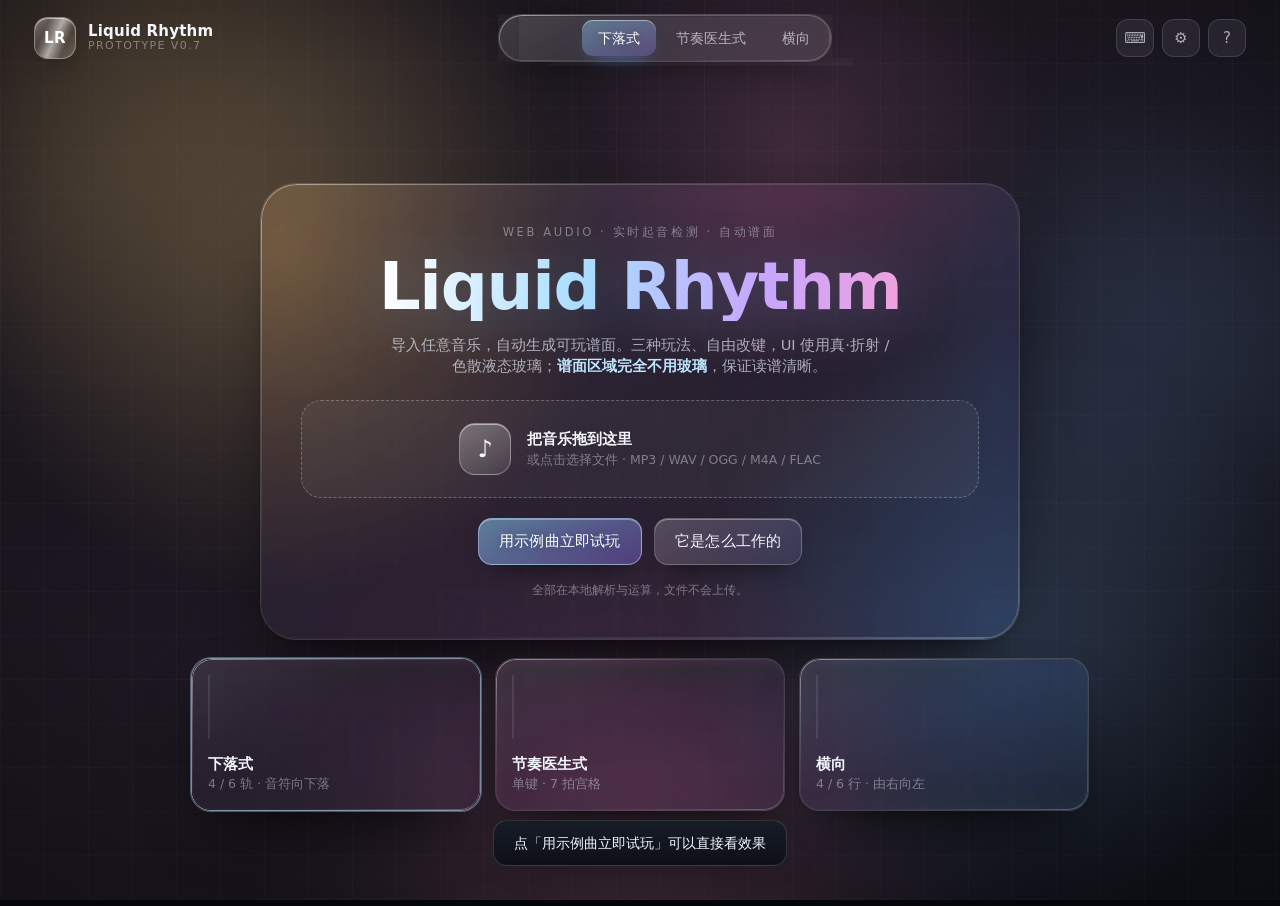
==== commit 9e88d557: "手机端重新适配" ====
--- a/index.html
+++ b/index.html
@@ -416,7 +416,7 @@
 
       <div class="group">
         <h4>数据与布局</h4>
-        <div class="opt opt--stack">
+        <div class="opt opt--stack" id="rowDrag">
           <label>允许拖动 UI<small>抓着卡片的空白处就能拖走，位置会记住</small></label>
           <button class="switch" id="setDrag" role="switch" aria-checked="true"><i></i></button>
         </div>
--- a/styles.css
+++ b/styles.css
@@ -824,22 +824,89 @@
 body.reduce-motion *{animation-duration:.01ms!important;transition-duration:.14s!important}
 body.reduce-motion .bg__blob{animation:none}
 
-/* ============ 窄屏强制布局（放最后，确保覆盖前面所有规则） ============ */
-@media (max-width: 820px){
-  .screen{padding:6px}
-  .screen--menu,.screen--setup,.screen--result{align-items:stretch;justify-content:flex-start}
-  .hero,.panel,.modecards,.mcard{
-    width:calc(100vw - 20px) !important;
-    max-width:calc(100vw - 20px) !important;
-    margin-left:0 !important;
-    margin-right:0 !important;
-  }
-  .hero{margin-top:0 !important;padding:16px 12px !important;border-radius:22px !important}
-  .modecards{flex-direction:column !important;margin-bottom:0 !important;gap:10px !important}
-  .mcard{flex:0 0 auto !important}
-  .panel{padding:12px !important}
-  .hero__title{font-size:clamp(24px,8vw,34px) !important}
-  .drop{flex-direction:column !important;text-align:center !important;padding:12px !important}
-  .drop__txt{text-align:center}
-  .opts{grid-template-columns:1fr !important}
-}+/* ============================================================
+   手机端
+   由 JS 检测后在 <html> 上加 .is-mobile（见 core.js 的 LR.syncMobile）。
+   用 class 而不是媒体查询：手机横屏时宽度可能超过任何断点，class 更可靠。
+   目标 ① 一屏放下更多内容 ② 能顺畅上下滑动 ③ 不参与窗口拖拽
+   注意：游戏画布不缩放 —— 它按元素尺寸设内部分辨率，缩放会糊。
+   ============================================================ */
+html.is-mobile body{font-size:13px}
+html.is-mobile .drag-grip{display:none!important}
+html.is-mobile .draggable{cursor:default}
+html.is-mobile #rowDrag{display:none}   /* 手机端拖拽已禁用，这个开关留着只会让人困惑 */
+
+/* ---- 滚动：flex 里的 margin:auto 配合 overflow:auto 会让顶部内容划不到，
+       所以手机端统一改成 flex-start + stretch，并清掉 auto 边距 ---- */
+html.is-mobile .screen{
+  justify-content:flex-start;
+  align-items:stretch;
+  gap:10px;
+  padding:8px;
+  padding-bottom:calc(12px + env(safe-area-inset-bottom,0px));
+  overflow-y:auto;
+  overflow-x:hidden;
+  -webkit-overflow-scrolling:touch;
+  overscroll-behavior-y:contain;
+}
+/* 游戏与编辑器自己管布局，不要外层滚动 */
+html.is-mobile .screen--game,
+html.is-mobile .screen--editor{overflow:hidden;padding:6px}
+html.is-mobile .hero,
+html.is-mobile .panel,
+html.is-mobile .modecards{width:100%;max-width:100%;margin-left:0;margin-right:0}
+html.is-mobile .hero{margin-top:0!important}
+html.is-mobile .modecards{margin-bottom:0!important;flex-direction:column}
+
+/* ---- 顶栏与模式切换 ---- */
+html.is-mobile .topbar{padding:7px 9px;gap:8px}
+html.is-mobile .brand__text b{font-size:12.5px}
+html.is-mobile .brand__text i{display:none}
+html.is-mobile .iconbtn{width:30px;height:30px;border-radius:9px;font-size:13px}
+html.is-mobile .modes{padding:3px}
+html.is-mobile .modes .chip{padding:5px 9px;font-size:11.5px;border-radius:9px}
+
+/* ---- 主菜单 ---- */
+html.is-mobile .hero{padding:14px 12px;border-radius:20px}
+html.is-mobile .hero__title{font-size:clamp(23px,7.4vw,31px)}
+html.is-mobile .hero__sub{font-size:12px;line-height:1.6;margin-bottom:10px;max-width:none}
+html.is-mobile .drop{padding:11px;gap:8px;border-radius:14px}
+html.is-mobile .drop__txt b{font-size:12.5px}
+html.is-mobile .drop__txt small{font-size:10.5px}
+html.is-mobile .hero__foot{gap:8px;flex-wrap:wrap}
+html.is-mobile .btn{padding:8px 12px;font-size:12.5px;border-radius:11px}
+html.is-mobile .modecards{gap:8px}
+html.is-mobile .mcard{padding:10px;border-radius:16px}
+
+/* ---- 谱面预览 / 结果页 ---- */
+html.is-mobile .panel{padding:12px;border-radius:20px}
+html.is-mobile .panel__head h2{font-size:16px}
+html.is-mobile .panel__sub{font-size:10.5px}
+html.is-mobile .pill{padding:3px 7px;font-size:10.5px}
+html.is-mobile .opts{gap:8px}
+html.is-mobile .opt label{font-size:11.5px}
+html.is-mobile .chip{padding:6px 9px;font-size:11.5px}
+html.is-mobile .panel__foot{gap:7px;flex-wrap:wrap}
+html.is-mobile .panel__foot .btn{flex:1 1 auto}
+html.is-mobile .res__grade{font-size:44px}
+html.is-mobile .pickrow{grid-template-columns:1fr}
+
+/* ---- 设置抽屉 / 键位表 / 遮罩 ---- */
+html.is-mobile .sheet{border-radius:20px;max-height:90vh}
+html.is-mobile .sheet__head{padding:14px 14px 6px}
+html.is-mobile .sheet__head h3{font-size:15.5px}
+html.is-mobile .sheet__tip{padding:0 14px 8px;font-size:11px}
+html.is-mobile .sheet__body{padding:4px 14px 12px;gap:12px}
+html.is-mobile .sheet__foot{padding:10px 14px 14px;gap:8px}
+html.is-mobile .kbkey{min-width:54px;padding:8px 6px;font-size:11.5px}
+html.is-mobile .busy__card{padding:18px 20px;min-width:min(300px,88vw)}
+html.is-mobile .pausecard{padding:18px 20px;min-width:min(300px,92vw)}
+html.is-mobile .wavewrap{height:70px}
+
+/* ---- 编辑器 ---- */
+html.is-mobile .edwrap{gap:6px}
+html.is-mobile .edbar{padding:6px 8px;gap:6px;border-radius:13px}
+html.is-mobile .edbar__right{margin-left:0;width:100%}
+html.is-mobile .edtitle b{font-size:12.5px;max-width:56vw}
+html.is-mobile .edhint{display:none}
+html.is-mobile .edstage{border-radius:11px}
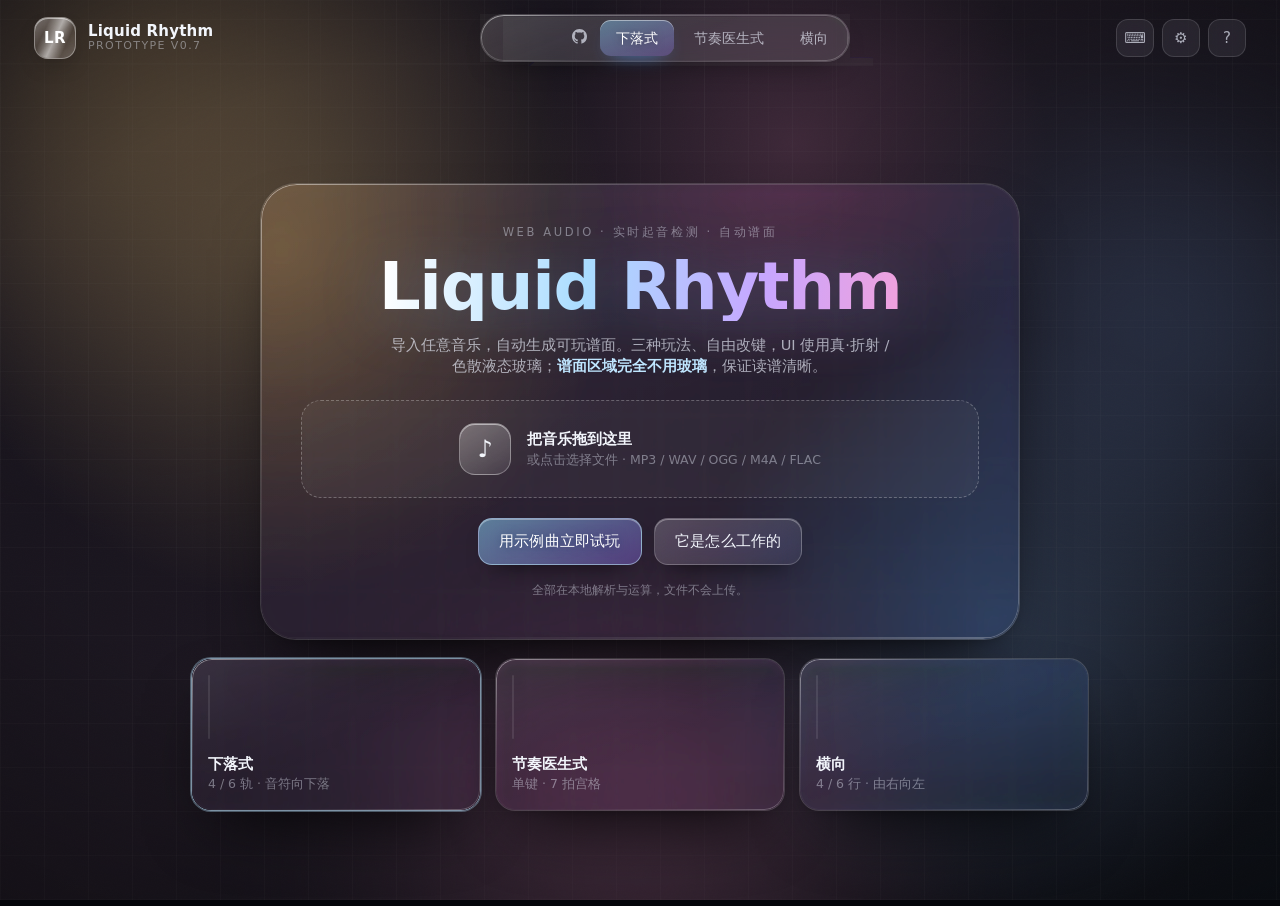
==== commit cb3e3dd5: "主网页添加github仓库链接" ====
--- a/index.html
+++ b/index.html
@@ -5,7 +5,9 @@
 <meta name="viewport" content="width=device-width, initial-scale=1, viewport-fit=cover" />
 <meta name="color-scheme" content="dark" />
 <title>Liquid Rhythm · 液态玻璃音游原型</title>
-<link rel="stylesheet" href="styles.css" />
+<!-- 手机端检测：必须在 styles.css 之前执行，否则手机上会先闪一下桌面布局 -->
+  <script src="js/mobile.js"></script>
+  <link rel="stylesheet" href="styles.css" />
 </head>
 <body class="q-high">
 
@@ -30,12 +32,18 @@
       <div class="brand__text"><b>Liquid Rhythm</b><i>prototype v0.7</i></div>
     </div>
 
-    <nav class="modes glass" data-nodrag id="modeNav" role="tablist" aria-label="玩法">
+    <div class="modes glass" data-nodrag id="modeNav" role="group" aria-label="玩法与仓库链接">
       <span class="modes__glider" id="modeGlider" aria-hidden="true"></span>
-      <button class="chip" role="tab" data-mode="fall">下落式</button>
-      <button class="chip" role="tab" data-mode="rd">节奏医生式</button>
-      <button class="chip" role="tab" data-mode="side">横向</button>
-    </nav>
+        <!-- GitHub 仓库链接。放在 chip 前面不影响 .modes__glider 定位：
+             它按 chip.offsetLeft 算，前面多兄弟元素时两者一起位移，相对关系不变。 -->
+        <a class="modes__gh" id="ghLink" href="https://github.com/luobo156/liquid-rhythm"
+           target="_blank" rel="noopener noreferrer" aria-label="GitHub 仓库" title="GitHub 仓库">
+          <svg viewBox="0 0 16 16" width="15" height="15" aria-hidden="true" focusable="false"><path fill="currentColor" d="M8 0C3.58 0 0 3.58 0 8c0 3.54 2.29 6.53 5.47 7.59.4.07.55-.17.55-.38 0-.19-.01-.82-.01-1.49-2.01.37-2.53-.49-2.69-.94-.09-.23-.48-.94-.82-1.13-.28-.15-.68-.52-.01-.53.63-.01 1.08.58 1.23.82.72 1.21 1.87.87 2.33.66.07-.52.28-.87.51-1.07-1.78-.2-3.64-.89-3.64-3.95 0-.87.31-1.59.82-2.15-.08-.2-.36-1.02.08-2.12 0 0 .67-.21 2.2.82.64-.18 1.32-.27 2-.27s1.36.09 2 .27c1.53-1.04 2.2-.82 2.2-.82.44 1.1.16 1.92.08 2.12.51.56.82 1.27.82 2.15 0 3.07-1.87 3.75-3.65 3.95.29.25.54.73.54 1.48 0 1.07-.01 1.93-.01 2.2 0 .21.15.46.55.38A8.01 8.01 0 0 0 16 8c0-4.42-3.58-8-8-8z"/></svg>
+        </a>
+      <button class="chip" data-mode="fall" aria-pressed="true">下落式</button>
+      <button class="chip" data-mode="rd" aria-pressed="false">节奏医生式</button>
+      <button class="chip" data-mode="side" aria-pressed="false">横向</button>
+    </div>
 
     <div class="topbar__right">
       <button class="iconbtn" id="btnKeys" title="键位设置" aria-label="键位设置">⌨</button>
@@ -510,6 +518,15 @@
     </div>
   </div>
 </div>
+<!-- ===== 手机竖屏提示：手机端建议全程横屏 ===== -->
+<div class="rotate" id="rotateHint" aria-hidden="true">
+  <div class="rotate__card">
+    <span class="rotate__ico">▭</span>
+    <b>请横屏游玩</b>
+    <small>横屏才放得下完整的谱面，左右也够手指按</small>
+    <button class="rotate__skip" id="rotateSkip">仍要竖屏查看</button>
+  </div>
+</div>
 <div class="busy is-hidden" id="busy">
   <div class="busy__card glass-lite">
     <div class="spin"></div>
--- a/styles.css
+++ b/styles.css
@@ -10,6 +10,12 @@
 :root{
   --bg-0:#04050a;
   --bg-1:#0a0d18;
+
+  /* 全面屏安全区：刘海、圆角、home 条。左右各留一份，避免内容贴边被切 */
+  --safe-l:env(safe-area-inset-left, 0px);
+  --safe-r:env(safe-area-inset-right, 0px);
+  --safe-t:env(safe-area-inset-top, 0px);
+  --safe-b:env(safe-area-inset-bottom, 0px);
 
   --txt:#f2f5fb;
   --txt-2:rgba(238,243,255,.66);
@@ -259,6 +265,18 @@
   will-change:transform,width;
 }
 .modes .chip{position:relative;z-index:1;background:none;border:0;box-shadow:none;padding:8px 16px}
+/* 顶栏里的 GitHub 仓库链接。放在 chip 前面不影响 .modes__glider：
+   它按 chip.offsetLeft 定位，前面多了兄弟元素时 chip 和 glider 一起位移，相对关系不变。 */
+.modes__gh{
+  position:relative;z-index:1;flex:0 0 auto;
+  display:grid;place-items:center;
+  width:32px;height:32px;border-radius:999px;
+  color:var(--txt-2);text-decoration:none;
+  transition:background var(--t-2) var(--e-expo),color var(--t-2) var(--e-expo),transform var(--t-2) var(--e-back);
+}
+.modes__gh svg{display:block}
+.modes__gh:hover{background:rgba(255,255,255,.13);color:#fff;transform:translateY(-1px)}
+.modes__gh:active{transform:scale(.92)}
 .modes .chip.is-on{color:#fff;text-shadow:0 1px 8px rgba(0,0,0,.4)}
 
 .topbar__right{display:flex;gap:8px}
@@ -839,11 +857,11 @@
 /* ---- 滚动：flex 里的 margin:auto 配合 overflow:auto 会让顶部内容划不到，
        所以手机端统一改成 flex-start + stretch，并清掉 auto 边距 ---- */
 html.is-mobile .screen{
-  justify-content:flex-start;
-  align-items:stretch;
-  gap:10px;
-  padding:8px;
-  padding-bottom:calc(12px + env(safe-area-inset-bottom,0px));
+  align-items:center;                 /* 内容居中成一条窄列，不再左右拉满 */
+  justify-content:flex-start;         /* 溢出时从顶部开始（safe center 不支持时的退路） */
+  justify-content: safe center;       /* 放得下就垂直居中，放不下自动退回顶部，不会切掉上面 */
+  gap:8px;
+  padding:max(8px, var(--safe-t)) max(10px, var(--safe-r)) max(12px, var(--safe-b)) max(10px, var(--safe-l));
   overflow-y:auto;
   overflow-x:hidden;
   -webkit-overflow-scrolling:touch;
@@ -854,7 +872,7 @@
 html.is-mobile .screen--editor{overflow:hidden;padding:6px}
 html.is-mobile .hero,
 html.is-mobile .panel,
-html.is-mobile .modecards{width:100%;max-width:100%;margin-left:0;margin-right:0}
+html.is-mobile .modecards{width:min(380px,100%);max-width:min(380px,100%);margin-left:0;margin-right:0}
 html.is-mobile .hero{margin-top:0!important}
 html.is-mobile .modecards{margin-bottom:0!important;flex-direction:column}
 
@@ -865,18 +883,42 @@
 html.is-mobile .iconbtn{width:30px;height:30px;border-radius:9px;font-size:13px}
 html.is-mobile .modes{padding:3px}
 html.is-mobile .modes .chip{padding:5px 9px;font-size:11.5px;border-radius:9px}
-
-/* ---- 主菜单 ---- */
-html.is-mobile .hero{padding:14px 12px;border-radius:20px}
-html.is-mobile .hero__title{font-size:clamp(23px,7.4vw,31px)}
-html.is-mobile .hero__sub{font-size:12px;line-height:1.6;margin-bottom:10px;max-width:none}
-html.is-mobile .drop{padding:11px;gap:8px;border-radius:14px}
-html.is-mobile .drop__txt b{font-size:12.5px}
-html.is-mobile .drop__txt small{font-size:10.5px}
-html.is-mobile .hero__foot{gap:8px;flex-wrap:wrap}
-html.is-mobile .btn{padding:8px 12px;font-size:12.5px;border-radius:11px}
-html.is-mobile .modecards{gap:8px}
-html.is-mobile .mcard{padding:10px;border-radius:16px}
+html.is-mobile .modes__gh{width:26px;height:26px}
+html.is-mobile .modes__gh svg{width:13px;height:13px}
+
+/* ---- 主菜单：整体压紧，目标是一屏看全、不用滑动 ---- */
+html.is-mobile .hero{padding:11px 11px 12px;border-radius:18px;gap:0}
+html.is-mobile .eyebrow{font-size:9px;letter-spacing:.12em;margin-bottom:4px}
+html.is-mobile .hero__title{font-size:clamp(20px,6.6vw,26px);margin-bottom:5px}
+html.is-mobile .hero__sub{font-size:10.5px;line-height:1.5;margin-bottom:9px;max-width:none}
+html.is-mobile .drop{padding:8px 10px;gap:9px;border-radius:13px}
+html.is-mobile .drop__ico{width:30px;height:30px;font-size:14px;border-radius:9px}
+html.is-mobile .drop__txt b{font-size:12px}
+html.is-mobile .drop__txt span{font-size:10px}
+html.is-mobile .hero__row{gap:6px}
+html.is-mobile .hint{display:none}
+html.is-mobile .btn{padding:7px 11px;font-size:12px;border-radius:10px}
+
+/* 模式卡改成横排：预览在左、文字在右，高度从约 110px 压到约 56px */
+html.is-mobile .modecards{gap:7px}
+html.is-mobile .mcard{
+  flex-direction:row;align-items:center;gap:9px;
+  padding:7px 9px;border-radius:14px;
+}
+html.is-mobile .mcard:hover{transform:none}          /* 触屏上 hover 会粘住，去掉位移 */
+html.is-mobile .mcard:active{transform:scale(.985)}
+html.is-mobile .mcard__prev{width:54px;height:40px;flex:0 0 auto;border-radius:10px}
+/* 预览图的绝对定位是按 64px 高写死的，压到 40px 后会被裁掉，按新尺寸重排一遍 */
+html.is-mobile .prev-fall i{height:6px;border-radius:3px;box-shadow:0 0 8px rgba(110,210,255,.5)}
+html.is-mobile .prev-rd i{bottom:5px;width:17px;height:17px;border-radius:6px;box-shadow:0 0 8px rgba(255,130,190,.45)}
+html.is-mobile .prev-side i{height:5px;border-radius:3px;box-shadow:0 0 7px rgba(255,190,90,.45)}
+html.is-mobile .prev-side i:nth-child(1){top:4px}
+html.is-mobile .prev-side i:nth-child(2){top:13px}
+html.is-mobile .prev-side i:nth-child(3){top:22px}
+html.is-mobile .prev-side i:nth-child(4){top:31px}
+html.is-mobile .mcard__meta{flex:1 1 auto;min-width:0}
+html.is-mobile .mcard__meta b{font-size:12.5px}
+html.is-mobile .mcard__meta span{font-size:10px}
 
 /* ---- 谱面预览 / 结果页 ---- */
 html.is-mobile .panel{padding:12px;border-radius:20px}
@@ -903,6 +945,37 @@
 html.is-mobile .pausecard{padding:18px 20px;min-width:min(300px,92vw)}
 html.is-mobile .wavewrap{height:70px}
 
+/* ---- 游戏内：只留 Phigros 那种极小 HUD，绝不压住谱面 ---- */
+/* 游戏进行时把顶栏整个去掉（原规则只淡到 22%，手机上它占近 1/4 高度，
+   玻璃按钮还会把壁纸糊成一条条斜向色带，看着就是「上面还有 UI 挡着」）。
+   去掉后 .stage 自动撑满，画布拿到完整高度。 */
+html.is-mobile body.in-game .topbar{display:none}
+html.is-mobile body.in-game .screen--game{padding:0}
+html.is-mobile .screen--game{padding:0;overflow:hidden;align-items:stretch}
+html.is-mobile .gamehud{
+  position:absolute;inset:0;pointer-events:none;
+  padding:max(7px, var(--safe-t)) max(12px, var(--safe-r)) 0 max(12px, var(--safe-l));
+}
+/* 曲名和按键提示在手机上一律不显示 —— 它们占地最大、信息价值最低 */
+html.is-mobile .gamehud__title,
+html.is-mobile .gamehud__keys{display:none!important}
+/* 暂停键：26px、40% 透明，贴左上角，几乎不挡谱面 */
+html.is-mobile #btnPause{
+  position:relative;   /* ::after 扩可点区域必须是定位元素，否则会以 .gamehud 为基准 */
+  width:26px;height:26px;min-width:0;padding:0;border-radius:8px;
+  font-size:9px;line-height:1;opacity:.4;
+  background:rgba(9,12,20,.4);
+  border:1px solid rgba(255,255,255,.16);
+  box-shadow:none;
+  backdrop-filter:blur(6px);
+  -webkit-backdrop-filter:blur(6px);
+}
+html.is-mobile #btnPause::after{
+  content:"";position:absolute;inset:-11px;   /* 视觉上 26px，实际可点区域 48px */
+}
+html.is-mobile #btnPause:active{opacity:1}
+html.is-mobile .pausecard{padding:16px 18px;min-width:min(280px,86vw)}
+
 /* ---- 编辑器 ---- */
 html.is-mobile .edwrap{gap:6px}
 html.is-mobile .edbar{padding:6px 8px;gap:6px;border-radius:13px}
@@ -910,3 +983,32 @@
 html.is-mobile .edtitle b{font-size:12.5px;max-width:56vw}
 html.is-mobile .edhint{display:none}
 html.is-mobile .edstage{border-radius:11px}
+
+/* ============ 手机竖屏提示（手机端建议全程横屏）============ */
+.rotate{display:none}
+html.is-mobile.is-portrait .rotate{
+  display:grid;place-items:center;
+  position:fixed;inset:0;z-index:60;padding:24px;
+  background:rgba(4,5,10,.9);
+  -webkit-backdrop-filter:blur(20px) saturate(1.3);
+  backdrop-filter:blur(20px) saturate(1.3);
+}
+html.is-mobile.is-portrait.skip-rotate .rotate{display:none}
+.rotate__card{display:flex;flex-direction:column;align-items:center;gap:10px;text-align:center;max-width:300px}
+.rotate__ico{
+  display:grid;place-items:center;width:56px;height:56px;border-radius:18px;
+  font-size:22px;color:#cfe9ff;
+  background:rgba(255,255,255,.07);border:1px solid rgba(255,255,255,.16);
+  animation:rotHint 2.6s var(--e-out) infinite;
+}
+@keyframes rotHint{
+  0%,32%{transform:rotate(0deg)}
+  58%,100%{transform:rotate(-90deg)}
+}
+.rotate__card b{font-size:16px;font-weight:640}
+.rotate__card small{font-size:11.5px;line-height:1.6;color:var(--txt-3)}
+.rotate__skip{
+  margin-top:4px;padding:7px 13px;border-radius:10px;font-size:11.5px;color:var(--txt-2);
+  background:rgba(255,255,255,.06);border:1px solid rgba(255,255,255,.14);
+}
+.rotate__skip:active{background:rgba(255,255,255,.12)}
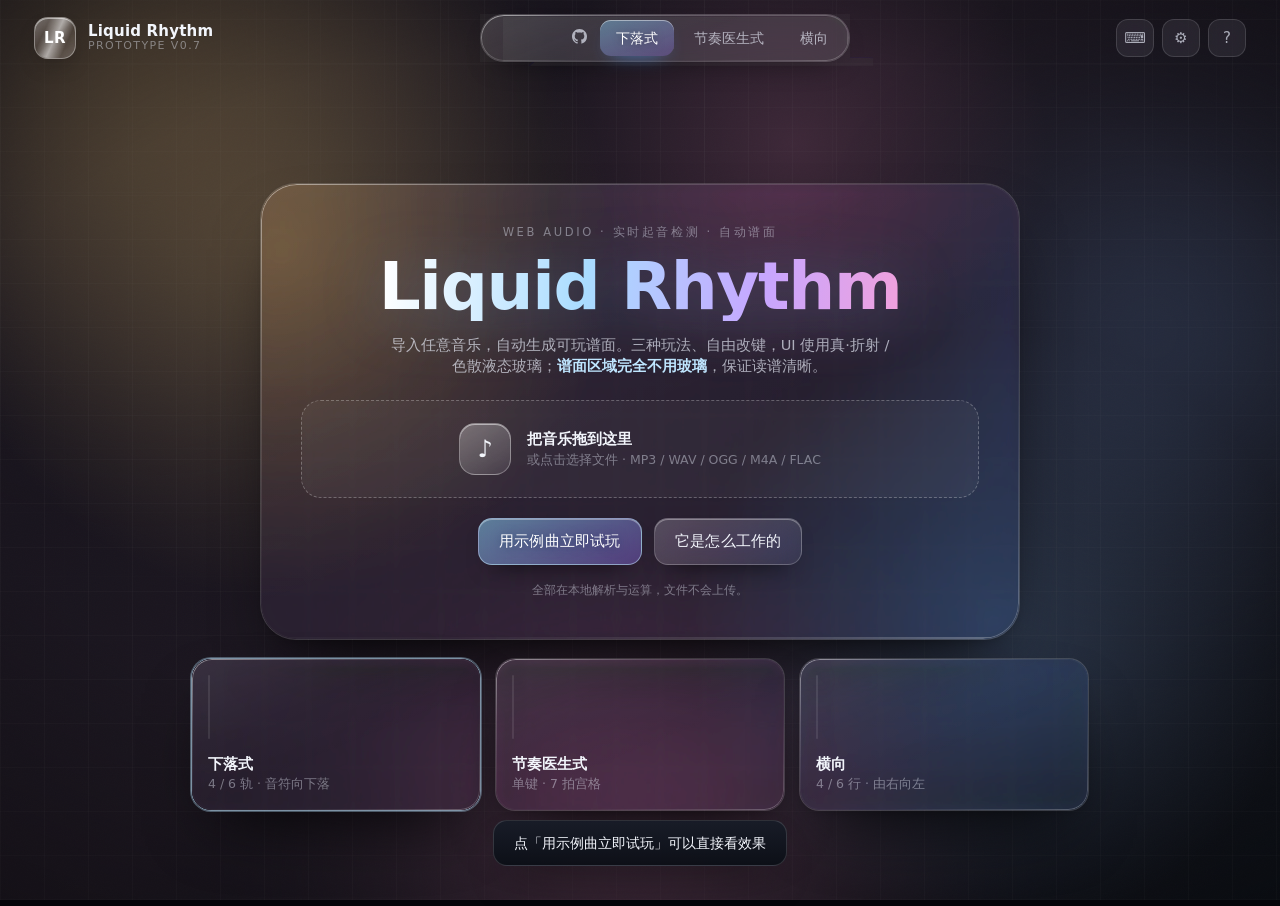
==== commit 57d9e8a7: "添加编辑器键盘模式添加音符" ====
--- a/index.html
+++ b/index.html
@@ -197,6 +197,7 @@
             <button class="btn btn--sm" id="edImport">导入谱面</button>
             <button class="btn btn--sm" id="edExport">导出谱面</button>
             <button class="btn btn--sm btn--primary" id="edSave">保存并返回</button>
+            <button id="edInputMode" class="edBtn" title="Tab 切换">🖱 鼠标添加</button>
           </div>
           <input type="file" id="edFile" accept=".json,application/json" hidden />
         </div>
@@ -204,7 +205,7 @@
         <div class="edstage"><canvas id="edCanvas" aria-label="谱面时间轴"></canvas></div>
 
         <p class="edhint">
-          <b>左键空白</b> 加音符 · <b>拖动</b> 移动 · <b>右键 / Alt+左键</b> 删除 ·
+          <b>Tab</b> 切换添加模式 · <b>左键空白</b> 加音符(鼠标模式) · <b>SDFJKL</b> 加音符(按键模式) · <b>拖动</b> 移动 · <b>右键 / Alt+左键</b> 删除 ·
           <b>双击</b> 切换长按 · <b>拖长按右端</b> 改时长 · <b>标尺上拖动</b> 定位 ·
           <b>空格</b> 播放 · <b>滚轮</b> 横向滚动 · <b>Ctrl+滚轮</b> 缩放 · <b>Ctrl+Z / Ctrl+Shift+Z</b> 撤销重做
         </p>
